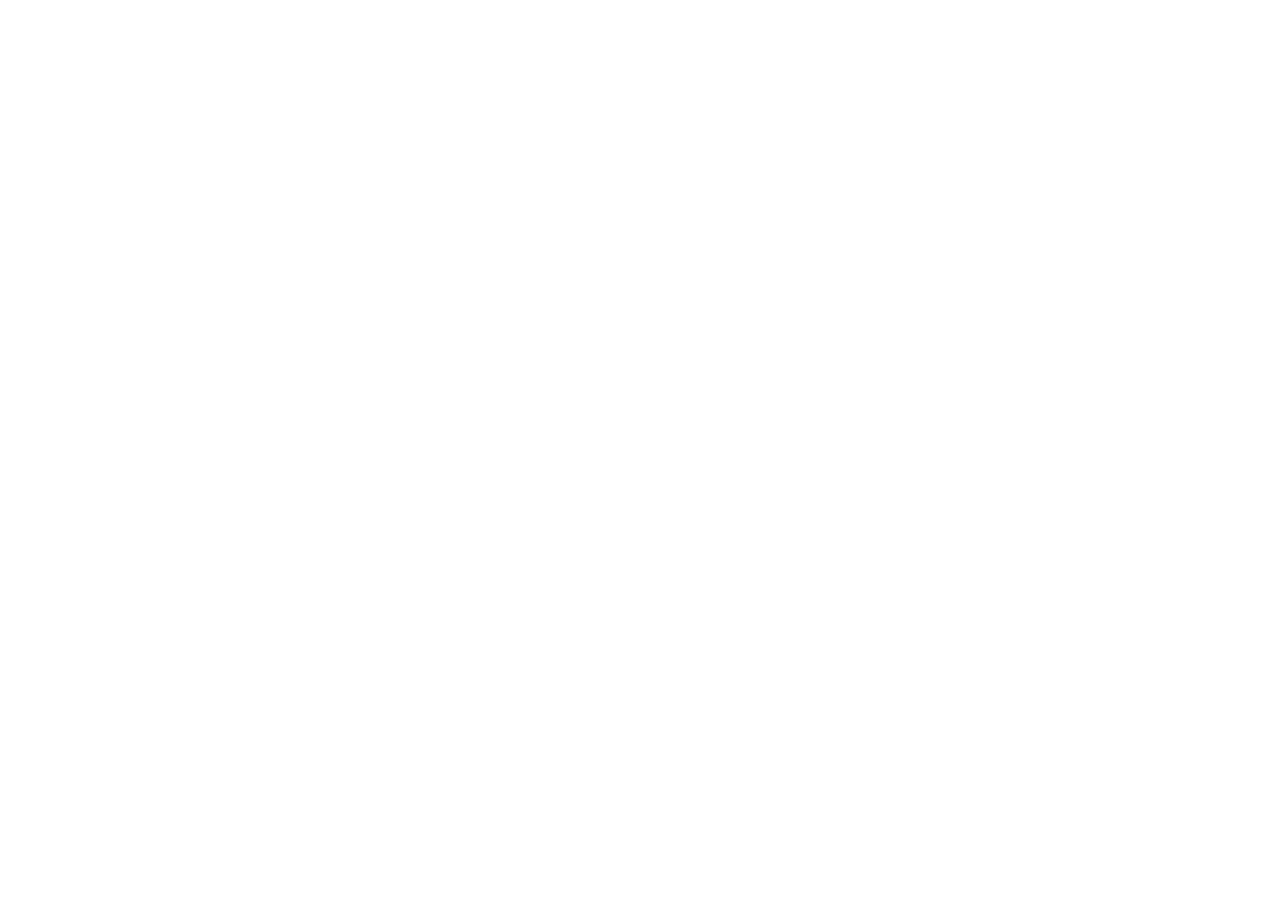
==== index.html @ 5980f4b7 "first commit" ====
<!DOCTYPE html>
<html lang="en">
<head>
    <meta charset="UTF-8">
    <meta name="viewport" content="width=device-width, initial-scale=1.0">
    <title>Portfolio Victoria Ureta</title>
</head>
<body>
    
    
</body>
</html>
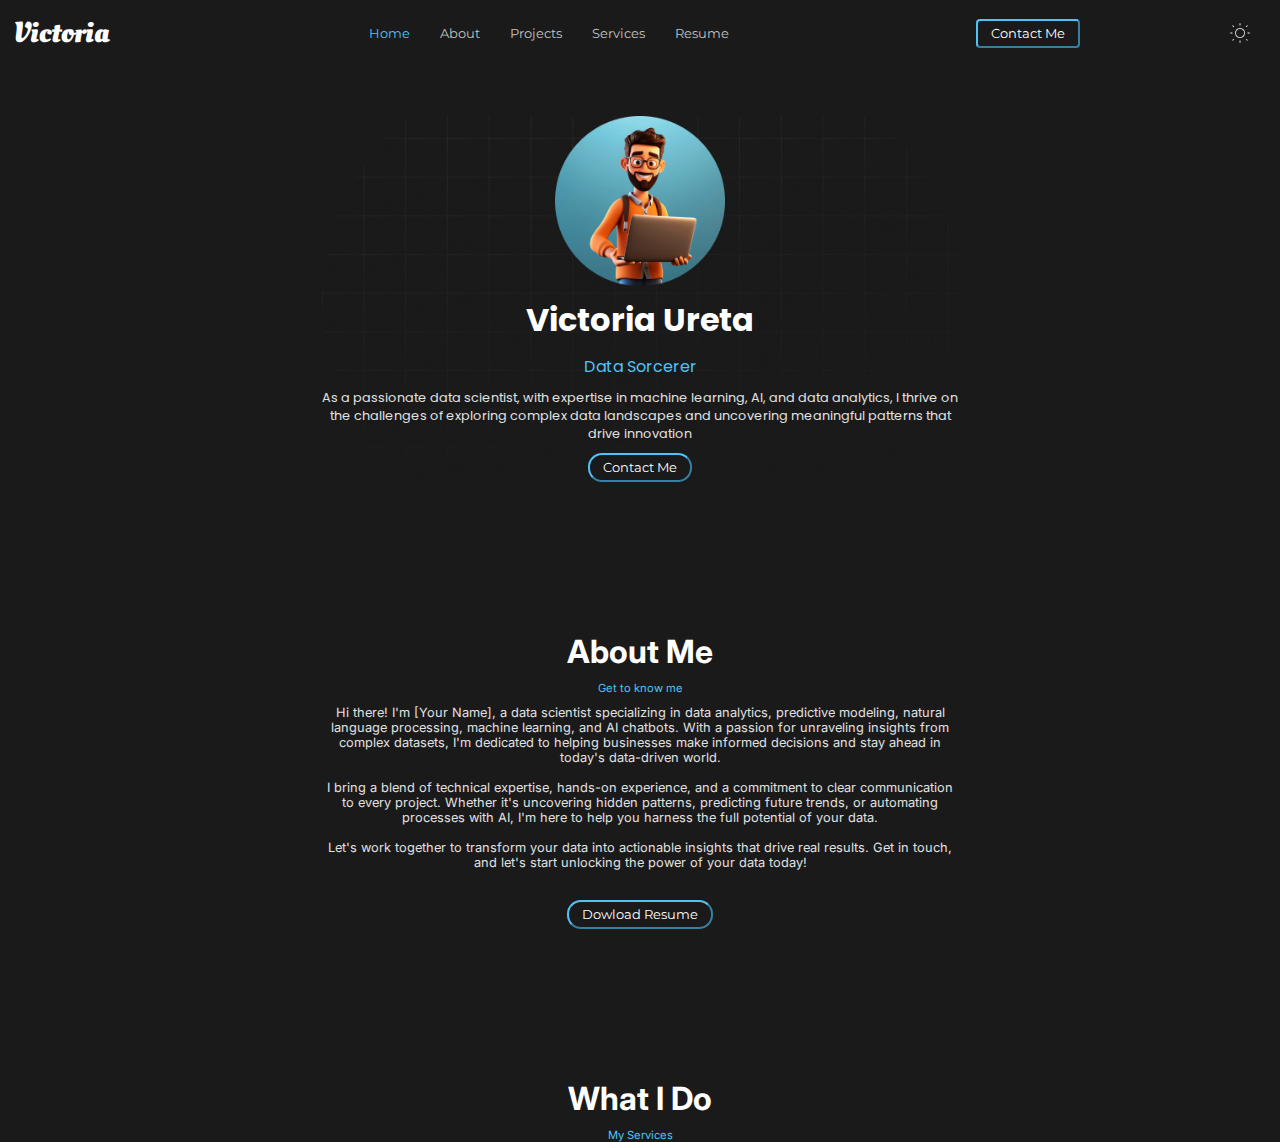
==== commit 8e77b741: "dando estilos" ====
--- a/index.html
+++ b/index.html
@@ -1,12 +1,69 @@
 <!DOCTYPE html>
-<html lang="en">
-<head>
-    <meta charset="UTF-8">
-    <meta name="viewport" content="width=device-width, initial-scale=1.0">
+<html lang="es">
+  <head>
+    <meta charset="UTF-8" />
+    <meta name="viewport" content="width=device-width, initial-scale=1.0" />
     <title>Portfolio Victoria Ureta</title>
-</head>
-<body>
-    
-    
-</body>
-</html>+    <link rel="stylesheet" href="index.css" />
+  </head>
+  <body>
+    <!-- Barra de navegación -->
+
+    <header>
+      <h2 class="vu-logo">Victoria</h2>
+
+      <nav>
+        <ul class="navbar-list">
+          <li><a href="#"><span class="nav-home">Home </span></a></li>
+          <li><a href="#">About</a></li>
+          <li><a href="#">Projects</a></li>
+          <li><a href="#">Services</a></li>
+          <li><a href="#">Resume</a></li>
+        </ul>
+      </nav>
+
+      <div class="clear">
+        <button>Contact Me</button>
+
+        <img src="./assets/icon-sol.png" alt="icon-sol" />
+      </div>
+    </header>
+
+    <!-- SECTION DESCRIPTION -->
+
+    <section class="description">
+        <img src="./assets/Ellipse 5.png" alt="description-img" />
+        <h2>Victoria Ureta</h2>
+        <h4>Data Sorcerer</h4>
+        <p>As a passionate data scientist, with expertise in machine learning, AI, and data analytics, I thrive on the challenges of exploring complex data landscapes and uncovering meaningful patterns that drive innovation</p>
+
+        <button class="contact-me">Contact Me</button>
+    </section>
+
+
+    <!-- SECTION ABOUT ME -->
+
+    <section class="about-me">
+        <h2>About Me</h2>
+        <h4>Get to know me</h4>
+        <p>Hi there! I'm [Your Name], a data scientist specializing in data analytics, predictive modeling, natural language processing, machine learning, and AI chatbots. With a passion for unraveling insights from complex datasets, I'm dedicated to helping businesses make informed decisions and stay ahead in today's data-driven world.
+            <br>
+            <br>
+            I bring a blend of technical expertise, hands-on experience, and a commitment to clear communication to every project. Whether it's uncovering hidden patterns, predicting future trends, or automating processes with AI, I'm here to help you harness the full potential of your data.
+            <br>
+            <br>
+            Let's work together to transform your data into actionable insights that drive real results. Get in touch, and let's start unlocking the power of your data today!</p>
+
+            <button class="dowload-resume">Dowload Resume</button>
+    </section>
+
+    <!-- SECTION WHAT I DO -->
+
+    <section class="what-i-do">
+        <h2>What I Do</h2>
+        <h4>My Services</h4>
+    </section>
+
+
+  </body>
+</html>
--- a/index.css
+++ b/index.css
@@ -0,0 +1,234 @@
+@import url("https://fonts.googleapis.com/css2?family=Inter:ital,opsz,wght@0,14..32,100..900;1,14..32,100..900&family=Montserrat:ital,wght@0,100..900;1,100..900&family=Oleo+Script:wght@400;700&family=Poppins:ital,wght@0,100;0,200;0,300;0,400;0,500;0,600;0,700;0,800;0,900;1,100;1,200;1,300;1,400;1,500;1,600;1,700;1,800;1,900&display=swap");
+
+/* Colores */
+
+:root {
+  --tipografia-nav-titulo: #ffffff;
+  --tipografia-nav-home: #4fc3f7;
+  --tipografia-nav-li: #c1c1c1;
+  --tipografia-text-about-me: #e1e1e1;
+  --tipografia-formulario: #000000;
+  --tipografia-titulo-lets: #dedede;
+  --boton-contact-me: #4fc3f7;
+}
+
+* {
+  margin: 0;
+  padding: 0;
+  box-sizing: border-box;
+  
+}
+
+body{
+    background-color: #1a1a1a;
+}
+
+/* BARRA DE NAVEGACION */
+
+header {
+  display: flex;
+  flex-wrap: nowrap;
+  justify-content: space-between;
+  align-content: center;
+}
+
+.vu-logo {
+  color: var(--tipografia-nav-titulo);
+  font-family: "Oleo Script", cursive;
+  font-size: 1.8rem;
+  padding: 13px;
+}
+
+nav {
+  display: flex;
+  justify-content: center;
+  align-items: center;
+  flex-direction: row;
+}
+
+.navbar-list {
+  display: flex;
+  justify-content: center;
+  align-items: center;
+  flex-direction: row;
+  list-style: none;
+  gap: 30px;
+}
+
+.navbar-list li a {
+  text-decoration: none;
+  color: var(--tipografia-nav-li);
+  font-family: "Montserrat", sans-serif;
+  font-size: 0.8rem;
+}
+
+.nav-home {
+  color: var(--tipografia-nav-home);
+}
+
+.clear {
+  display: flex;
+  justify-content: flex-start;
+  align-items: center;
+  gap: 150px;
+  flex-wrap: nowrap;
+}
+
+.clear button {
+  border-color: var(--boton-contact-me);
+  background-color: transparent;
+  border-radius: 4px;
+  -webkit-border-radius: 4px;
+  -moz-border-radius: 4px;
+  -ms-border-radius: 4px;
+  -o-border-radius: 4px;
+  padding: 5px 13px;
+  font-family: "Montserrat", sans-serif;
+  font-size: 0.8rem;
+  color: var(--tipografia-nav-titulo);
+}
+
+.clear img {
+  margin-right: 30px;
+  width: 20px;
+  height: 20px;
+}
+
+/* SECTION DESCRIPTION */
+
+.description {
+  background-image: url(./assets/rectangle.png);
+  background-repeat: no-repeat;
+  background-position: center;
+  background-size: 700px;
+  display: flex;
+  flex-wrap: nowrap;
+  flex-direction: column;
+  justify-content: center;
+  align-items: center;
+  gap:10px;
+  margin-top:50px;
+}
+
+.description img{
+  width: 170px;
+  height: 170px;
+}
+
+.description h2{
+    color: var(--tipografia-nav-titulo);
+    font-family: "Poppins", sans-serif;
+    font-size: 2rem;
+}
+
+.description h4{
+    color: var(--boton-contact-me);
+    font-family: "Poppins", sans-serif;
+    font-size: 1rem;
+    font-weight: 400;
+}
+
+.description p{
+    color: var(--tipografia-text-about-me);
+    font-family: "Poppins", sans-serif;
+    font-size: 0.8rem;
+    text-align: center;
+    width: 50%;
+}
+
+.contact-me{
+    border-color: var(--boton-contact-me);
+    background-color: transparent;
+    border-radius: 14px;
+    -webkit-border-radius: 14px;
+    -moz-border-radius: 14px;
+    -ms-border-radius: 14px;
+    -o-border-radius: 14px;
+    padding: 5px 13px;
+    font-family: "Montserrat", sans-serif;
+    font-size: 0.8rem;
+    color: var(--tipografia-nav-titulo);
+    
+}
+
+
+/* SECTION ABOUT ME */
+
+.about-me{
+    margin-top:150px;
+    display: flex;
+    flex-wrap: nowrap;
+    flex-direction: column;
+    justify-content: center;
+    align-items: center;
+    gap:10px;
+}
+
+.about-me h2{
+    color: var(--tipografia-nav-titulo);
+    font-family: "Inter", sans-serif;
+    font-size: 2rem;
+    font-weight: 700;
+
+}
+
+.about-me h4{
+    color: var(--boton-contact-me);
+    font-family: "Inter", sans-serif;
+    font-size: 0.7rem;
+    font-weight: 400;
+}
+
+.about-me p{
+    color: var(--tipografia-text-about-me);
+    font-family: "Inter", sans-serif;
+    font-size: 0.8rem;
+    text-align: center;
+    width: 50%;
+}
+
+.dowload-resume{
+    border-color: var(--boton-contact-me);
+    background-color: transparent;
+    border-radius: 14px;
+    -webkit-border-radius: 14px;
+    -moz-border-radius: 14px;
+    -ms-border-radius: 14px;
+    -o-border-radius: 14px;
+    padding: 5px 13px;
+    font-family: "Montserrat", sans-serif;
+    font-size: 0.8rem;
+    color: var(--tipografia-nav-titulo);
+    margin-top:20px;
+}
+
+
+
+/* SECTION WHAT I DO */
+
+.what-i-do{
+    margin-top:150px;
+    display: flex;
+    flex-wrap: nowrap;
+    flex-direction: column;
+    justify-content: center;
+    align-items: center;
+    gap:10px;
+}
+
+.what-i-do h2{
+    color: var(--tipografia-nav-titulo);
+    font-family: "Inter", sans-serif;
+    font-size: 2rem;
+    font-weight: 700;
+
+}
+
+.what-i-do h4{
+    color: var(--boton-contact-me);
+    font-family: "Inter", sans-serif;
+    font-size: 0.7rem;
+    font-weight: 400;
+}
+
+
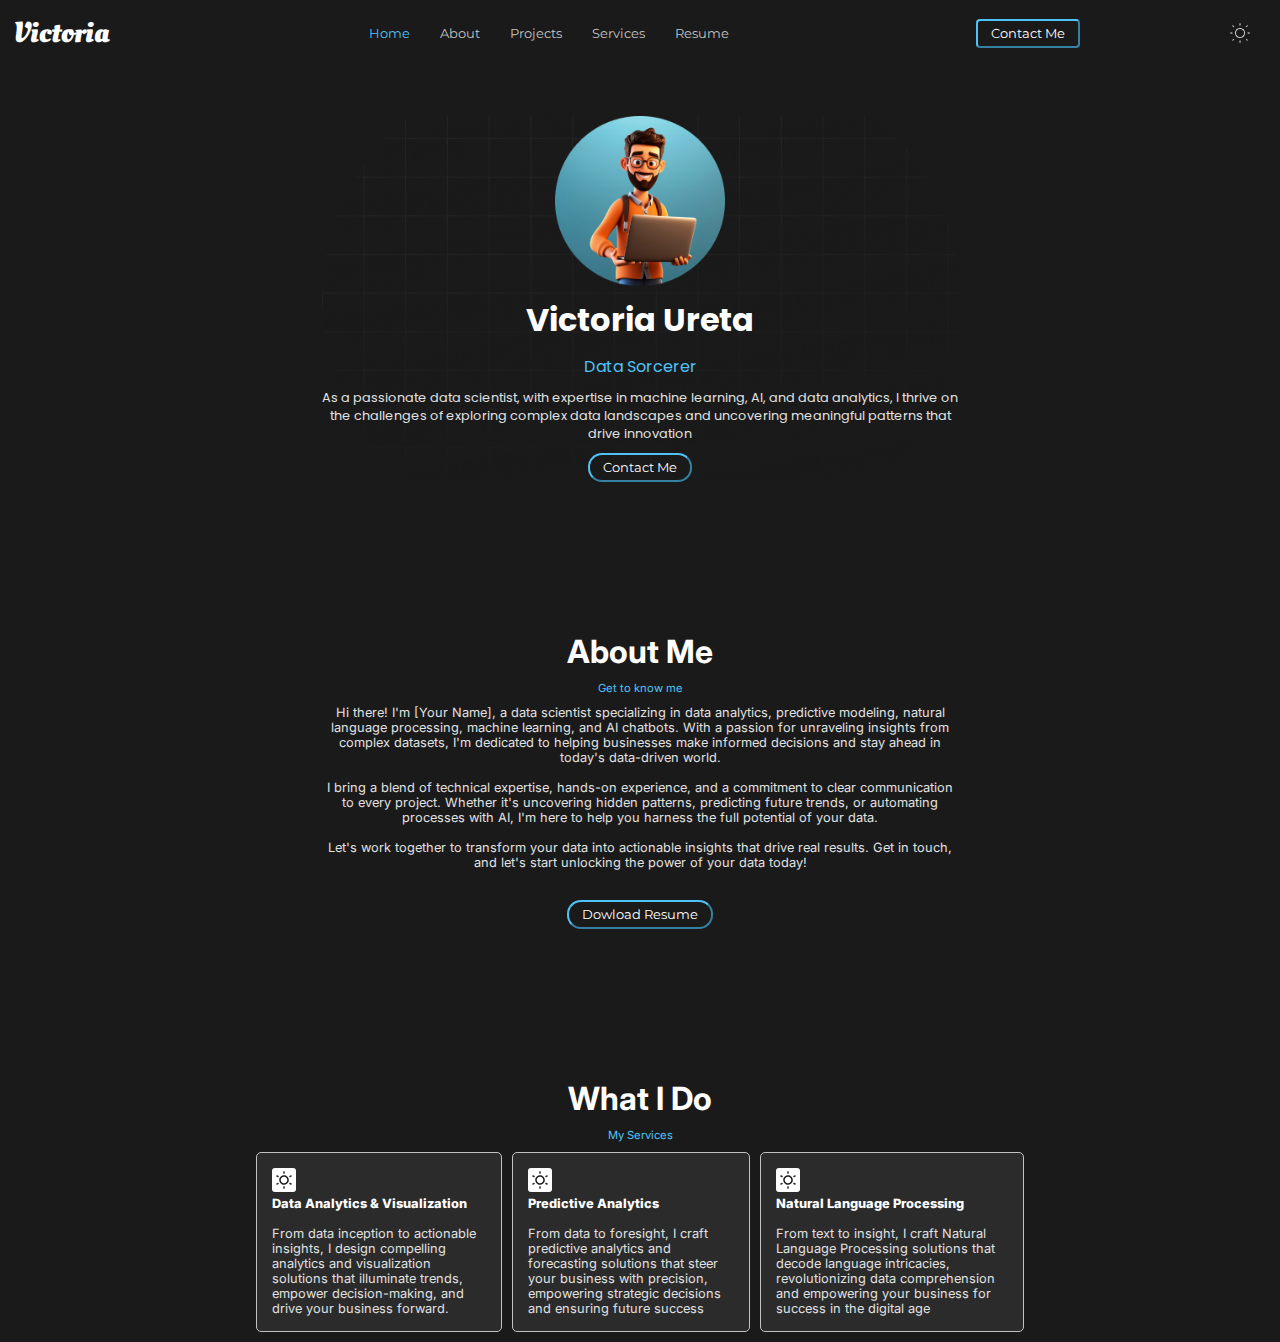
==== commit b5988282: "estilando" ====
--- a/index.html
+++ b/index.html
@@ -14,7 +14,9 @@
 
       <nav>
         <ul class="navbar-list">
-          <li><a href="#"><span class="nav-home">Home </span></a></li>
+          <li>
+            <a href="#"><span class="nav-home">Home </span></a>
+          </li>
           <li><a href="#">About</a></li>
           <li><a href="#">Projects</a></li>
           <li><a href="#">Services</a></li>
@@ -29,41 +31,84 @@
       </div>
     </header>
 
-    <!-- SECTION DESCRIPTION -->
+    <main>
+      <!-- SECTION DESCRIPTION -->
 
-    <section class="description">
+      <section class="description">
         <img src="./assets/Ellipse 5.png" alt="description-img" />
         <h2>Victoria Ureta</h2>
         <h4>Data Sorcerer</h4>
-        <p>As a passionate data scientist, with expertise in machine learning, AI, and data analytics, I thrive on the challenges of exploring complex data landscapes and uncovering meaningful patterns that drive innovation</p>
+        <p>
+          As a passionate data scientist, with expertise in machine learning,
+          AI, and data analytics, I thrive on the challenges of exploring
+          complex data landscapes and uncovering meaningful patterns that drive
+          innovation
+        </p>
 
         <button class="contact-me">Contact Me</button>
-    </section>
+      </section>
 
+      <!-- SECTION ABOUT ME -->
 
-    <!-- SECTION ABOUT ME -->
-
-    <section class="about-me">
+      <section class="about-me">
         <h2>About Me</h2>
         <h4>Get to know me</h4>
-        <p>Hi there! I'm [Your Name], a data scientist specializing in data analytics, predictive modeling, natural language processing, machine learning, and AI chatbots. With a passion for unraveling insights from complex datasets, I'm dedicated to helping businesses make informed decisions and stay ahead in today's data-driven world.
-            <br>
-            <br>
-            I bring a blend of technical expertise, hands-on experience, and a commitment to clear communication to every project. Whether it's uncovering hidden patterns, predicting future trends, or automating processes with AI, I'm here to help you harness the full potential of your data.
-            <br>
-            <br>
-            Let's work together to transform your data into actionable insights that drive real results. Get in touch, and let's start unlocking the power of your data today!</p>
+        <p>
+          Hi there! I'm [Your Name], a data scientist specializing in data
+          analytics, predictive modeling, natural language processing, machine
+          learning, and AI chatbots. With a passion for unraveling insights from
+          complex datasets, I'm dedicated to helping businesses make informed
+          decisions and stay ahead in today's data-driven world.
+          <br />
+          <br />
+          I bring a blend of technical expertise, hands-on experience, and a
+          commitment to clear communication to every project. Whether it's
+          uncovering hidden patterns, predicting future trends, or automating
+          processes with AI, I'm here to help you harness the full potential of
+          your data.
+          <br />
+          <br />
+          Let's work together to transform your data into actionable insights
+          that drive real results. Get in touch, and let's start unlocking the
+          power of your data today!
+        </p>
 
-            <button class="dowload-resume">Dowload Resume</button>
-    </section>
+        <button class="dowload-resume">Dowload Resume</button>
+      </section>
 
-    <!-- SECTION WHAT I DO -->
+      <!-- SECTION WHAT I DO -->
 
-    <section class="what-i-do">
+      <section class="what-i-do">
         <h2>What I Do</h2>
         <h4>My Services</h4>
-    </section>
 
+        <div class="cards-1">
+            <div class="caja-1">
+                <img src="./assets/Frame.png">
+                <h2>Data Analytics & Visualization</h2>
+                <p>From data inception to actionable insights, I design compelling analytics and visualization solutions that illuminate trends, empower decision-making, and drive your business forward.
+                </p>
+            </div>
+            <div class="caja-2">
+                <img src="./assets/Frame.png">
+                <h2>Predictive Analytics</h2>
+                <p>From data to foresight, I craft predictive analytics and forecasting solutions that steer your business with precision, empowering strategic decisions and ensuring future success
+                </p>
+            </div>
+            <div class="caja-3">
+                <img src="./assets/Frame.png">
+                <h2>Natural Language Processing</h2>
+                <p>From text to insight, I craft Natural Language Processing solutions that decode language intricacies, revolutionizing data comprehension and empowering your business for success in the digital age</p>
+            </div>
+        </div>
 
+        <div class="cards-2">
+            <div class="caja-4">
+                
+            </div>
+            <div class="caja-5"></div>
+        </div>
+      </section>
+    </main>
   </body>
 </html>
--- a/index.css
+++ b/index.css
@@ -10,6 +10,7 @@
   --tipografia-formulario: #000000;
   --tipografia-titulo-lets: #dedede;
   --boton-contact-me: #4fc3f7;
+  --caja-cards: #2B2B2B;
 }
 
 * {
@@ -232,3 +233,132 @@
 }
 
 
+.cards-1{
+    /* border: 1px solid red; */
+    display: flex;
+    flex-wrap: nowrap;
+    flex-direction: row;
+    justify-content: center;
+    align-items: center;
+    gap:10px;
+    width: 60%;
+}
+
+
+.caja-1{
+    background-color: var(--caja-cards);
+    border: 1px solid var(--tipografia-nav-li);
+    border-radius: 5px;
+    /*height: 170px;
+    width: 900px;
+    */-webkit-border-radius: 5px;
+    -moz-border-radius: 5px;
+    -ms-border-radius: 5px;
+    -o-border-radius: 5px;
+    padding:15px;
+    -webkit-border-radius: 5px;
+}
+
+.caja-1 img{
+    background-color: var(--tipografia-nav-titulo);
+    border-radius:3px;
+    -webkit-border-radius:3px;
+    -moz-border-radius:3px;
+    -ms-border-radius:3px;
+    -o-border-radius:3px;
+}
+
+.caja-1 h2{
+    color: var(--tipografia-nav-titulo);
+    font-family: "Inter", sans-serif;
+    font-size: 0.8rem;
+    font-weight: 800;
+}
+
+.caja-1 p{
+    color: var(--tipografia-text-about-me);
+    font-family: "Inter", sans-serif;
+    font-size: 0.8rem;
+    text-align: flex-star;
+    padding-top:15px;
+
+}
+
+.caja-2{
+    /* background-color:crimson;
+    height: 170px;
+    width: 900px; */
+    background-color: var(--caja-cards);
+    border: 1px solid var(--tipografia-nav-li);
+    border-radius: 5px;
+    -webkit-border-radius: 5px;
+    -moz-border-radius: 5px;
+    -ms-border-radius: 5px;
+    -o-border-radius: 5px;
+    padding:15px;
+}
+
+.caja-2 img{
+    background-color: var(--tipografia-nav-titulo);
+    border-radius:3px;
+    -webkit-border-radius:3px;
+    -moz-border-radius:3px;
+    -ms-border-radius:3px;
+    -o-border-radius:3px;
+}
+
+.caja-2 h2{
+    color: var(--tipografia-nav-titulo);
+    font-family: "Inter", sans-serif;
+    font-size: 0.8rem;
+    font-weight: 800;
+}
+
+.caja-2 p{
+    color: var(--tipografia-text-about-me);
+    font-family: "Inter", sans-serif;
+    font-size: 0.8rem;
+    text-align: flex-star;
+    padding-top:15px;
+
+}
+
+.caja-3{
+    /* background-color: cyan;
+    height: 170px;
+    width: 900px; */
+    background-color: var(--caja-cards);
+    border: 1px solid var(--tipografia-nav-li);
+    border-radius: 5px;
+    -webkit-border-radius: 5px;
+    -moz-border-radius: 5px;
+    -ms-border-radius: 5px;
+    -o-border-radius: 5px;
+    padding:15px;
+}
+
+.caja-3 img{
+    background-color: var(--tipografia-nav-titulo);
+    border-radius:3px;
+    -webkit-border-radius:3px;
+    -moz-border-radius:3px;
+    -ms-border-radius:3px;
+    -o-border-radius:3px;
+}
+
+.caja-3 h2{
+    color: var(--tipografia-nav-titulo);
+    font-family: "Inter", sans-serif;
+    font-size: 0.8rem;
+    font-weight: 800;
+}
+
+.caja-3 p{
+    color: var(--tipografia-text-about-me);
+    font-family: "Inter", sans-serif;
+    font-size: 0.8rem;
+    text-align: flex-star;
+    padding-top:15px;
+
+}
+
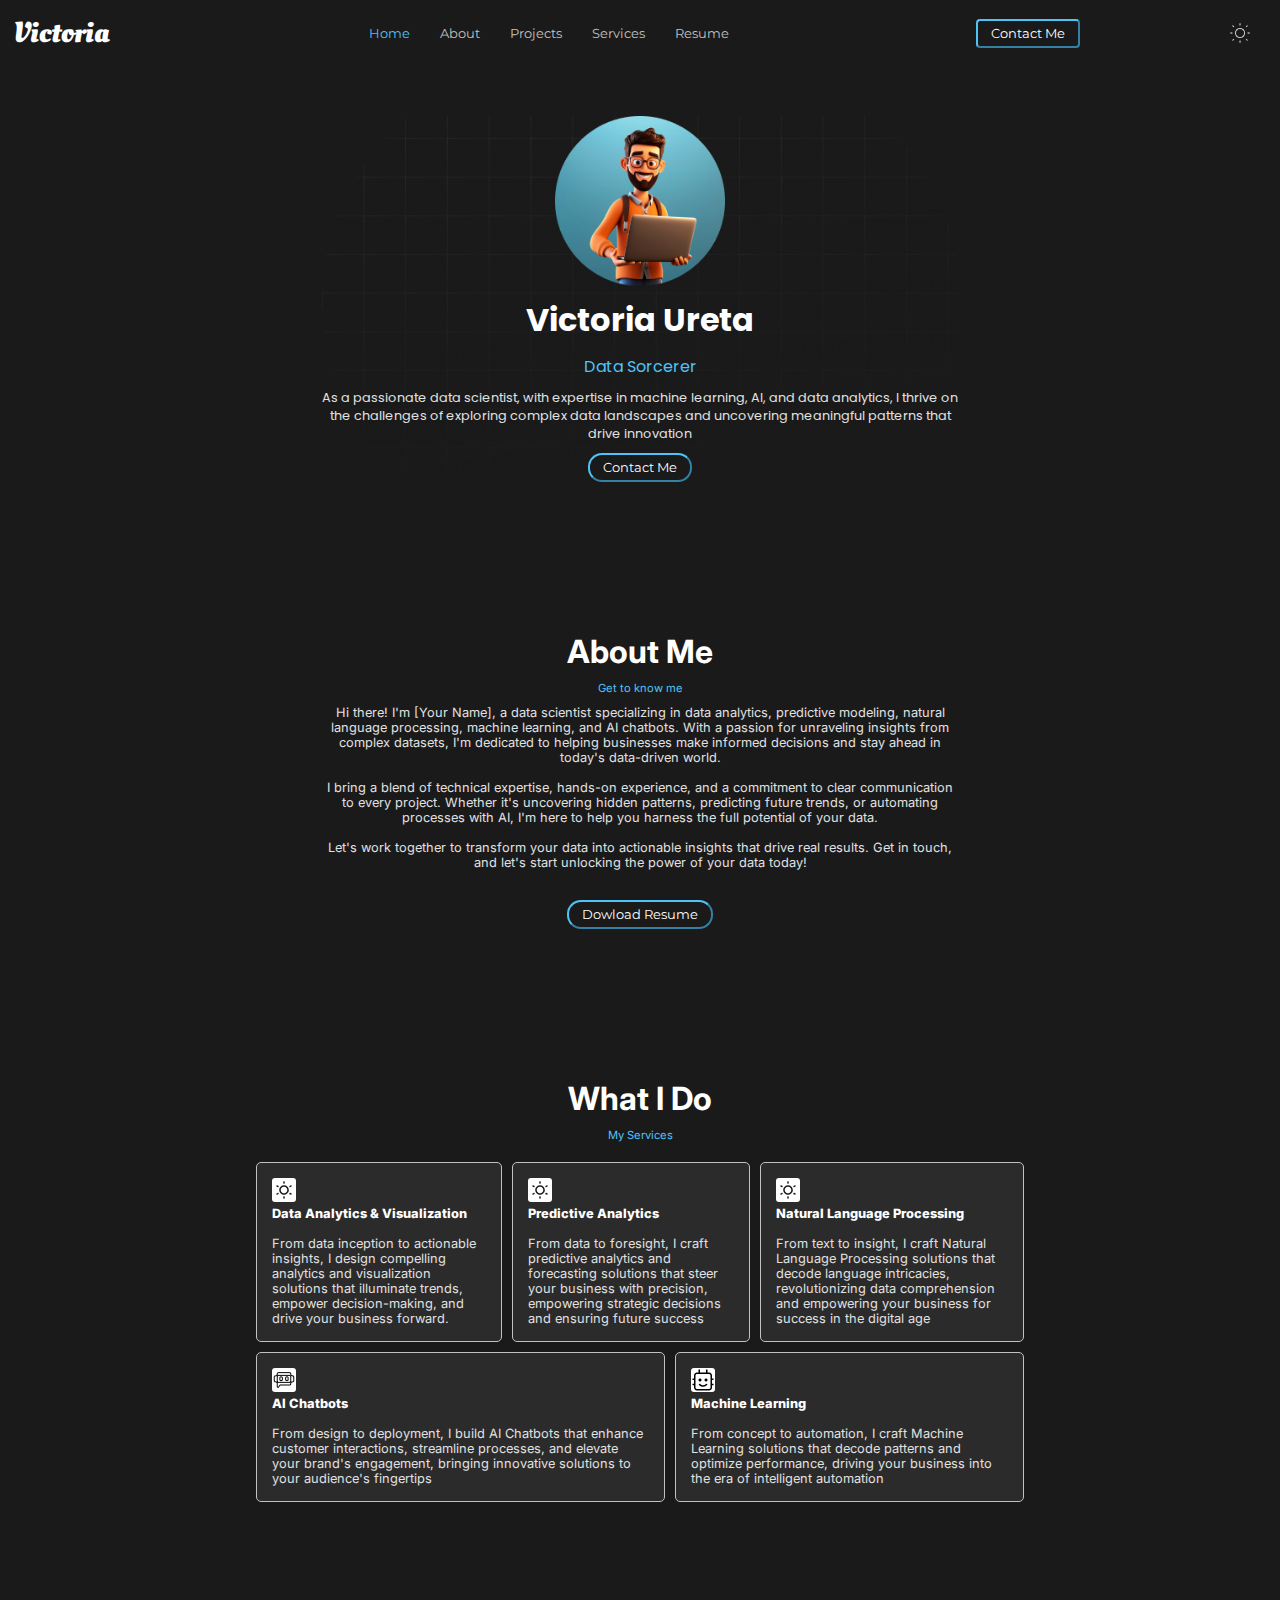
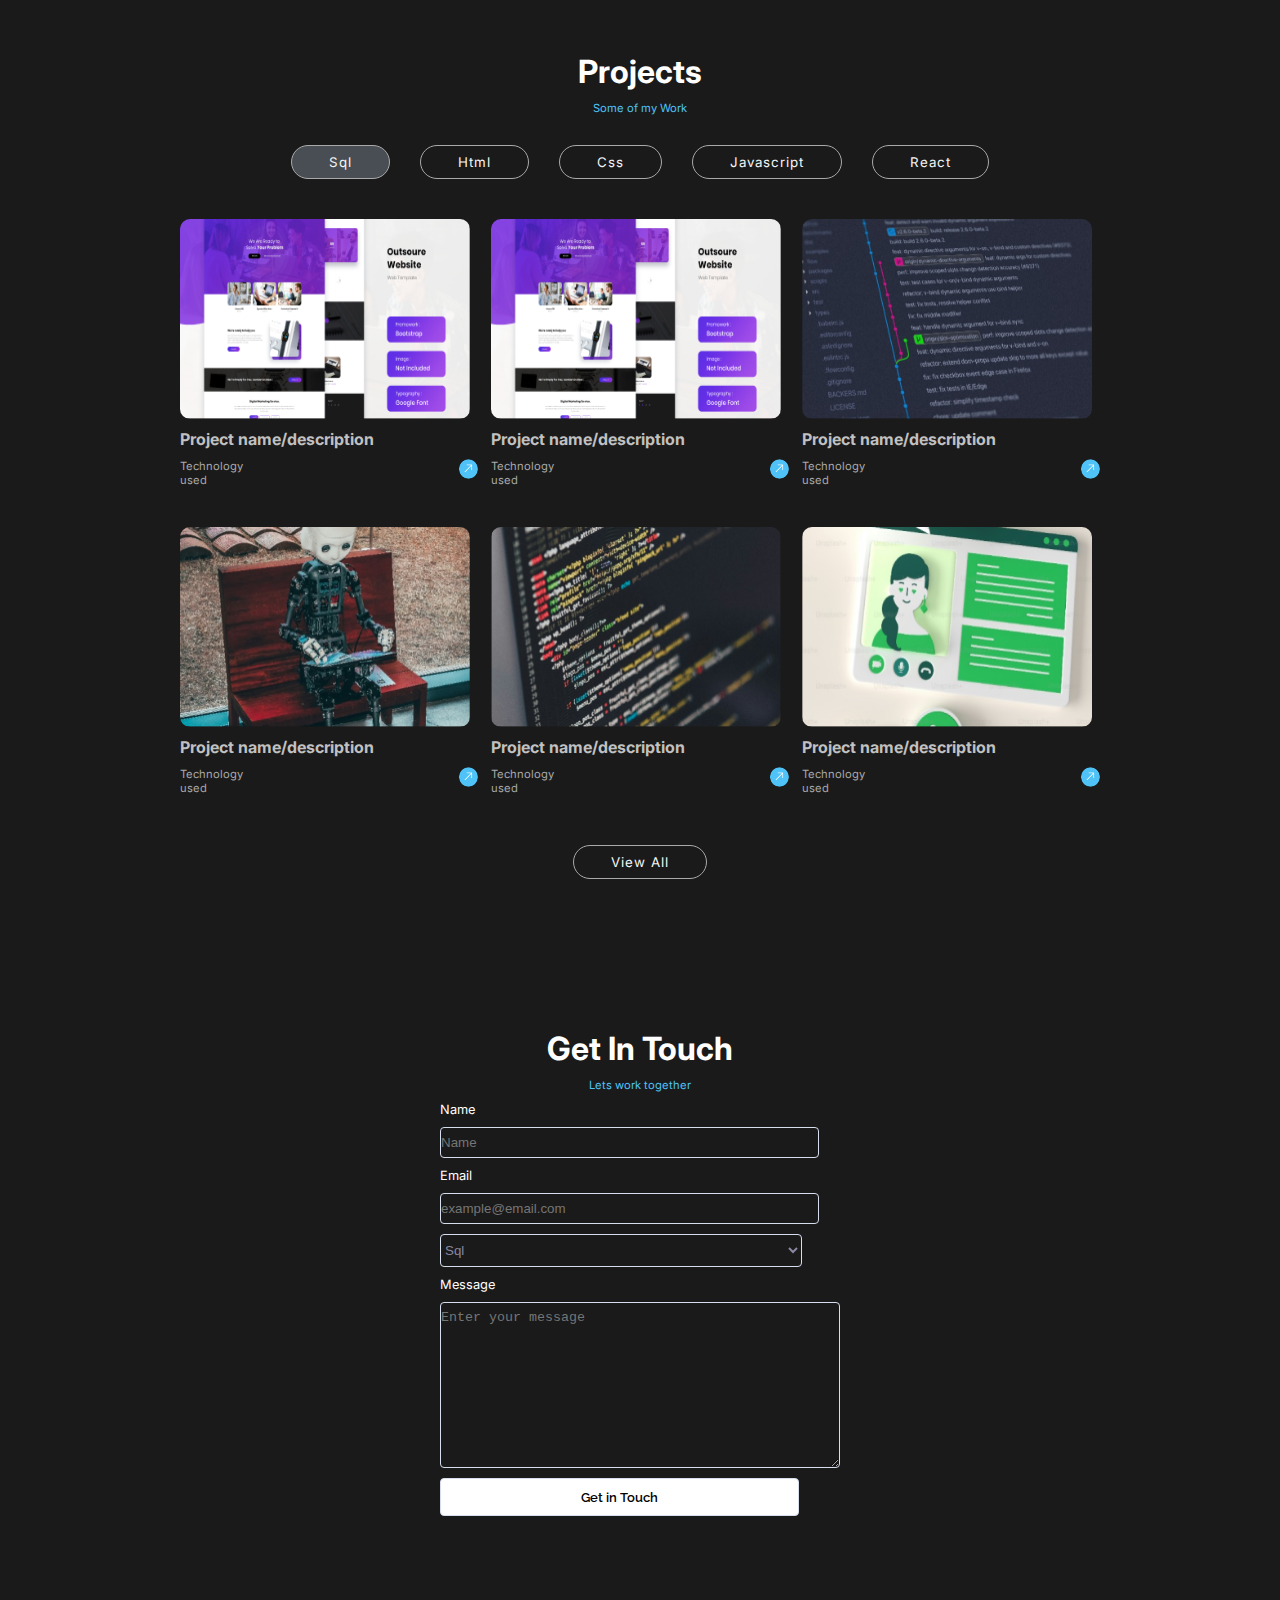
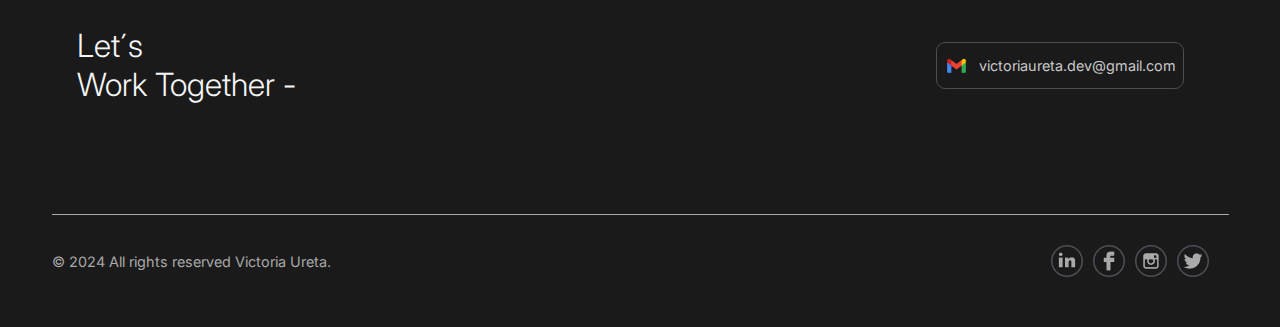
==== commit d652a0d9: "estilando" ====
--- a/index.html
+++ b/index.html
@@ -5,6 +5,7 @@
     <meta name="viewport" content="width=device-width, initial-scale=1.0" />
     <title>Portfolio Victoria Ureta</title>
     <link rel="stylesheet" href="index.css" />
+    <link rel="stylesheet" href="mediaqueries.css">
   </head>
   <body>
     <!-- Barra de navegación -->
@@ -79,36 +80,204 @@
       <!-- SECTION WHAT I DO -->
 
       <section class="what-i-do">
-        <h2>What I Do</h2>
-        <h4>My Services</h4>
+        <h2 class="what-i">What I Do</h2>
+        <h4 class="what-u">My Services</h4>
 
         <div class="cards-1">
-            <div class="caja-1">
-                <img src="./assets/Frame.png">
-                <h2>Data Analytics & Visualization</h2>
-                <p>From data inception to actionable insights, I design compelling analytics and visualization solutions that illuminate trends, empower decision-making, and drive your business forward.
-                </p>
-            </div>
-            <div class="caja-2">
-                <img src="./assets/Frame.png">
-                <h2>Predictive Analytics</h2>
-                <p>From data to foresight, I craft predictive analytics and forecasting solutions that steer your business with precision, empowering strategic decisions and ensuring future success
-                </p>
-            </div>
-            <div class="caja-3">
-                <img src="./assets/Frame.png">
-                <h2>Natural Language Processing</h2>
-                <p>From text to insight, I craft Natural Language Processing solutions that decode language intricacies, revolutionizing data comprehension and empowering your business for success in the digital age</p>
-            </div>
+          <div class="caja-1">
+            <img src="./assets/Frame.png" />
+            <h2>Data Analytics & Visualization</h2>
+            <p>
+              From data inception to actionable insights, I design compelling
+              analytics and visualization solutions that illuminate trends,
+              empower decision-making, and drive your business forward.
+            </p>
+          </div>
+          <div class="caja-2">
+            <img src="./assets/Frame.png" />
+            <h2>Predictive Analytics</h2>
+            <p>
+              From data to foresight, I craft predictive analytics and
+              forecasting solutions that steer your business with precision,
+              empowering strategic decisions and ensuring future success
+            </p>
+          </div>
+          <div class="caja-3">
+            <img src="./assets/Frame.png" />
+            <h2>Natural Language Processing</h2>
+            <p>
+              From text to insight, I craft Natural Language Processing
+              solutions that decode language intricacies, revolutionizing data
+              comprehension and empowering your business for success in the
+              digital age
+            </p>
+          </div>
         </div>
 
         <div class="cards-2">
-            <div class="caja-4">
-                
-            </div>
-            <div class="caja-5"></div>
+          <div class="caja-4">
+            <img src="./assets/arcticons_poe-ai-chat.png" />
+            <h2>AI Chatbots</h2>
+            <p>
+              From design to deployment, I build AI Chatbots that enhance
+              customer interactions, streamline processes, and elevate your
+              brand's engagement, bringing innovative solutions to your
+              audience's fingertips
+            </p>
+          </div>
+          
+
+          <div class="caja-5">
+            <img src="./assets/carbon_machine-learning.png" />
+            <h2>Machine Learning</h2>
+            <p>
+              From concept to automation, I craft Machine Learning solutions
+              that decode patterns and optimize performance, driving your
+              business into the era of intelligent automation
+            </p>
+          </div>
         </div>
       </section>
+
+
+      <section class="projects">
+        <h2>Projects</h2>
+        <h4>Some of my Work</h4>
+
+        <div class="skills">
+          
+          <button class="skill-1">Sql</button>
+          <button class="skill-2">Html</button>
+          <button class="skill-3">Css</button>
+          <button class="skill-4">Javascript</button>
+          <button class="skill-5">React</button>
+        </div>
+
+
+        <div class="caja-projects">
+          <div class="project-1">
+            <img src="./assets/Image.png">
+            <h2>Project name/description</h2>
+            <div class="caja-text">
+              <h4>Technology used</h4>
+              <img src="./assets/send.png">
+            </div>
+          </div>
+         
+          <div class="project-2">
+            <img src="./assets/Image.png">
+            <h2>Project name/description</h2>
+            <div class="caja-text">
+              <h4>Technology used</h4>
+              <img src="./assets/send.png">
+            </div>
+          </div>
+
+          <div class="project-3">
+            <img src="./assets/Image(1).png">
+            <h2>Project name/description</h2>
+            <div class="caja-text">
+              <h4>Technology used</h4>
+              <img src="./assets/send.png">
+            </div>
+          </div>
+        </div>
+
+        <div class="caja-projects">
+          <div class="project-1">
+            <img src="./assets/Image(2).png">
+            <h2>Project name/description</h2>
+            <div class="caja-text">
+              <h4>Technology used</h4>
+              <img src="./assets/send.png">
+            </div>
+          </div>
+         
+          <div class="project-2">
+            <img src="./assets/Image(3).png">
+            <h2>Project name/description</h2>
+            <div class="caja-text">
+              <h4>Technology used</h4>
+              <img src="./assets/send.png">
+            </div>
+          </div>
+
+          <div class="project-3">
+            <img src="./assets/Image(4).png">
+            <h2>Project name/description</h2>
+            <div class="caja-text">
+              <h4>Technology used</h4>
+              <img src="./assets/send.png">
+            </div>
+          </div>
+        </div>
+
+        <button class="view-all">View All</button>
+      </section> 
+
+      <!-- SECTION GET IN TOUCH -->
+
+      <section class="get-in-touch">
+        <h2>Get In Touch</h2>
+        <h4>Lets work together</h4>
+
+
+        <form class="formulario">
+          <label for="name">Name</label>
+          <input type="text" placeholder="Name" />
+
+          <label for="email">Email</label>
+          <input type="text" placeholder="example@email.com" />
+
+          <select>
+            <option value="select">Sql</option>
+            <option value="select">Html</option>
+            <option value="select">Css</option>
+            <option value="select">Javascript</option>
+            <option value="select">React</option>
+          </select>
+
+          <label for="message">Message</label>
+          <textarea
+            name="message"
+            id="message"
+            cols="30"
+            rows="10"
+            placeholder="Enter your message"
+          ></textarea>
+
+          <input class="submit" type="submit" value="Get in Touch" />
+
+        </form>
+
+
+        <section class="footer">
+          <div class="footer-logo">
+          <h2 class="footer-h2">Let´s<br> Work Together -</h2>
+          </div>
+          
+          <div class="mail">
+            <img src="./assets/skill-icons_gmail-light.png">
+            <h4>victoriaureta.dev@gmail.com</h4> 
+          </div>
+        </section>
+
+
+        <footer >
+
+          <div class="footer-logo">
+          <h4 class="footer-tipo">© 2024 All rights reserved Victoria Ureta.</h4>
+          </div>
+          <div class="icons">
+            <img src="./assets/linkedin.png">
+            <img src="./assets/facebook.png">
+            <img src="./assets/instagram.png">
+            <img src="./assets/twitter.png">
+
+          </div>
+        </footer>
+
+
     </main>
   </body>
 </html>
--- a/index.css
+++ b/index.css
@@ -1,5 +1,5 @@
 @import url("https://fonts.googleapis.com/css2?family=Inter:ital,opsz,wght@0,14..32,100..900;1,14..32,100..900&family=Montserrat:ital,wght@0,100..900;1,100..900&family=Oleo+Script:wght@400;700&family=Poppins:ital,wght@0,100;0,200;0,300;0,400;0,500;0,600;0,700;0,800;0,900;1,100;1,200;1,300;1,400;1,500;1,600;1,700;1,800;1,900&display=swap");
-
+@import url('https://fonts.googleapis.com/css2?family=Raleway:ital,wght@0,100..900;1,100..900&display=swap');
 /* Colores */
 
 :root {
@@ -10,18 +10,23 @@
   --tipografia-formulario: #000000;
   --tipografia-titulo-lets: #dedede;
   --boton-contact-me: #4fc3f7;
-  --caja-cards: #2B2B2B;
+  --caja-cards: #2b2b2b;
+  --boton-projects: #484e53;
+  --tipografia-projects: #a9a9a9;
+  --tipografia-color-sql: #f5f5f5;
+  --formulario: #D6DDED;
+  --formulario-color-tipo: #8987A1;
+  --color-tipografia-mail: #C9C9C9;
 }
 
 * {
   margin: 0;
   padding: 0;
   box-sizing: border-box;
-  
-}
-
-body{
-    background-color: #1a1a1a;
+}
+
+body {
+  background-color: #1a1a1a;
 }
 
 /* BARRA DE NAVEGACION */
@@ -87,12 +92,14 @@
   font-family: "Montserrat", sans-serif;
   font-size: 0.8rem;
   color: var(--tipografia-nav-titulo);
+  cursor: pointer;
 }
 
 .clear img {
   margin-right: 30px;
   width: 20px;
   height: 20px;
+  cursor: pointer;
 }
 
 /* SECTION DESCRIPTION */
@@ -107,258 +114,753 @@
   flex-direction: column;
   justify-content: center;
   align-items: center;
-  gap:10px;
-  margin-top:50px;
-}
-
-.description img{
+  gap: 10px;
+  margin-top: 50px;
+}
+
+.description img {
   width: 170px;
   height: 170px;
 }
 
-.description h2{
-    color: var(--tipografia-nav-titulo);
-    font-family: "Poppins", sans-serif;
-    font-size: 2rem;
-}
-
-.description h4{
-    color: var(--boton-contact-me);
-    font-family: "Poppins", sans-serif;
-    font-size: 1rem;
-    font-weight: 400;
-}
-
-.description p{
-    color: var(--tipografia-text-about-me);
-    font-family: "Poppins", sans-serif;
-    font-size: 0.8rem;
-    text-align: center;
-    width: 50%;
-}
-
-.contact-me{
-    border-color: var(--boton-contact-me);
-    background-color: transparent;
-    border-radius: 14px;
-    -webkit-border-radius: 14px;
-    -moz-border-radius: 14px;
-    -ms-border-radius: 14px;
-    -o-border-radius: 14px;
-    padding: 5px 13px;
-    font-family: "Montserrat", sans-serif;
-    font-size: 0.8rem;
-    color: var(--tipografia-nav-titulo);
-    
-}
-
+.description h2 {
+  color: var(--tipografia-nav-titulo);
+  font-family: "Poppins", sans-serif;
+  font-size: 2rem;
+}
+
+.description h4 {
+  color: var(--boton-contact-me);
+  font-family: "Poppins", sans-serif;
+  font-size: 1rem;
+  font-weight: 400;
+}
+
+.description p {
+  color: var(--tipografia-text-about-me);
+  font-family: "Poppins", sans-serif;
+  font-size: 0.8rem;
+  text-align: center;
+  width: 50%;
+}
+
+.contact-me {
+  border-color: var(--boton-contact-me);
+  background-color: transparent;
+  border-radius: 14px;
+  -webkit-border-radius: 14px;
+  -moz-border-radius: 14px;
+  -ms-border-radius: 14px;
+  -o-border-radius: 14px;
+  padding: 5px 13px;
+  font-family: "Montserrat", sans-serif;
+  font-size: 0.8rem;
+  color: var(--tipografia-nav-titulo);
+  cursor: pointer;
+}
 
 /* SECTION ABOUT ME */
 
-.about-me{
-    margin-top:150px;
-    display: flex;
-    flex-wrap: nowrap;
-    flex-direction: column;
-    justify-content: center;
-    align-items: center;
-    gap:10px;
-}
-
-.about-me h2{
-    color: var(--tipografia-nav-titulo);
-    font-family: "Inter", sans-serif;
-    font-size: 2rem;
-    font-weight: 700;
-
-}
-
-.about-me h4{
-    color: var(--boton-contact-me);
-    font-family: "Inter", sans-serif;
-    font-size: 0.7rem;
-    font-weight: 400;
-}
-
-.about-me p{
-    color: var(--tipografia-text-about-me);
-    font-family: "Inter", sans-serif;
-    font-size: 0.8rem;
-    text-align: center;
-    width: 50%;
-}
-
-.dowload-resume{
-    border-color: var(--boton-contact-me);
-    background-color: transparent;
-    border-radius: 14px;
-    -webkit-border-radius: 14px;
-    -moz-border-radius: 14px;
-    -ms-border-radius: 14px;
-    -o-border-radius: 14px;
-    padding: 5px 13px;
-    font-family: "Montserrat", sans-serif;
-    font-size: 0.8rem;
-    color: var(--tipografia-nav-titulo);
-    margin-top:20px;
-}
-
-
+.about-me {
+  margin-top: 150px;
+  display: flex;
+  flex-wrap: nowrap;
+  flex-direction: column;
+  justify-content: center;
+  align-items: center;
+  gap: 10px;
+}
+
+.about-me h2 {
+  color: var(--tipografia-nav-titulo);
+  font-family: "Inter", sans-serif;
+  font-size: 2rem;
+  font-weight: 700;
+}
+
+.about-me h4 {
+  color: var(--boton-contact-me);
+  font-family: "Inter", sans-serif;
+  font-size: 0.7rem;
+  font-weight: 400;
+}
+
+.about-me p {
+  color: var(--tipografia-text-about-me);
+  font-family: "Inter", sans-serif;
+  font-size: 0.8rem;
+  text-align: center;
+  width: 50%;
+}
+
+.dowload-resume {
+  border-color: var(--boton-contact-me);
+  background-color: transparent;
+  border-radius: 14px;
+  -webkit-border-radius: 14px;
+  -moz-border-radius: 14px;
+  -ms-border-radius: 14px;
+  -o-border-radius: 14px;
+  padding: 5px 13px;
+  font-family: "Montserrat", sans-serif;
+  font-size: 0.8rem;
+  color: var(--tipografia-nav-titulo);
+  margin-top: 20px;
+  cursor: pointer;
+}
 
 /* SECTION WHAT I DO */
 
-.what-i-do{
-    margin-top:150px;
-    display: flex;
-    flex-wrap: nowrap;
-    flex-direction: column;
-    justify-content: center;
-    align-items: center;
-    gap:10px;
-}
-
-.what-i-do h2{
-    color: var(--tipografia-nav-titulo);
-    font-family: "Inter", sans-serif;
-    font-size: 2rem;
-    font-weight: 700;
-
-}
-
-.what-i-do h4{
-    color: var(--boton-contact-me);
-    font-family: "Inter", sans-serif;
-    font-size: 0.7rem;
-    font-weight: 400;
-}
-
-
-.cards-1{
-    /* border: 1px solid red; */
-    display: flex;
-    flex-wrap: nowrap;
-    flex-direction: row;
-    justify-content: center;
-    align-items: center;
-    gap:10px;
-    width: 60%;
-}
-
-
-.caja-1{
-    background-color: var(--caja-cards);
-    border: 1px solid var(--tipografia-nav-li);
-    border-radius: 5px;
-    /*height: 170px;
+.what-i-do {
+  margin-top: 150px;
+  display: flex;
+  flex-wrap: nowrap;
+  flex-direction: column;
+  justify-content: center;
+  align-items: center;
+  gap: 10px;
+}
+
+.what-i-do h2 {
+  color: var(--tipografia-nav-titulo);
+  font-family: "Inter", sans-serif;
+  font-size: 2rem;
+  font-weight: 700;
+}
+
+.what-i-do h4 {
+  color: var(--boton-contact-me);
+  font-family: "Inter", sans-serif;
+  font-size: 0.7rem;
+  font-weight: 400;
+  margin-bottom: 10px;
+}
+
+.cards-1 {
+  /* border: 1px solid red; */
+  display: flex;
+  flex-wrap: nowrap;
+  flex-direction: row;
+  justify-content: center;
+  align-items: center;
+  gap: 10px;
+  width: 60%;
+}
+
+.caja-1 {
+  background-color: var(--caja-cards);
+  border: 1px solid var(--tipografia-nav-li);
+  border-radius: 5px;
+  /*height: 170px;
     width: 900px;
-    */-webkit-border-radius: 5px;
-    -moz-border-radius: 5px;
-    -ms-border-radius: 5px;
-    -o-border-radius: 5px;
-    padding:15px;
-    -webkit-border-radius: 5px;
-}
-
-.caja-1 img{
-    background-color: var(--tipografia-nav-titulo);
-    border-radius:3px;
-    -webkit-border-radius:3px;
-    -moz-border-radius:3px;
-    -ms-border-radius:3px;
-    -o-border-radius:3px;
-}
-
-.caja-1 h2{
-    color: var(--tipografia-nav-titulo);
-    font-family: "Inter", sans-serif;
-    font-size: 0.8rem;
-    font-weight: 800;
-}
-
-.caja-1 p{
-    color: var(--tipografia-text-about-me);
-    font-family: "Inter", sans-serif;
-    font-size: 0.8rem;
-    text-align: flex-star;
-    padding-top:15px;
-
-}
-
-.caja-2{
-    /* background-color:crimson;
+    */
+  -webkit-border-radius: 5px;
+  -moz-border-radius: 5px;
+  -ms-border-radius: 5px;
+  -o-border-radius: 5px;
+  padding: 15px;
+  -webkit-border-radius: 5px;
+}
+
+.caja-1 img {
+  background-color: var(--tipografia-nav-titulo);
+  border-radius: 3px;
+  -webkit-border-radius: 3px;
+  -moz-border-radius: 3px;
+  -ms-border-radius: 3px;
+  -o-border-radius: 3px;
+}
+
+.caja-1 h2 {
+  color: var(--tipografia-nav-titulo);
+  font-family: "Inter", sans-serif;
+  font-size: 0.8rem;
+  font-weight: 800;
+}
+
+.caja-1 p {
+  color: var(--tipografia-text-about-me);
+  font-family: "Inter", sans-serif;
+  font-size: 0.8rem;
+  text-align: flex-star;
+  padding-top: 15px;
+}
+
+.caja-2 {
+  /* background-color:crimson;
     height: 170px;
     width: 900px; */
-    background-color: var(--caja-cards);
-    border: 1px solid var(--tipografia-nav-li);
-    border-radius: 5px;
-    -webkit-border-radius: 5px;
-    -moz-border-radius: 5px;
-    -ms-border-radius: 5px;
-    -o-border-radius: 5px;
-    padding:15px;
-}
-
-.caja-2 img{
-    background-color: var(--tipografia-nav-titulo);
-    border-radius:3px;
-    -webkit-border-radius:3px;
-    -moz-border-radius:3px;
-    -ms-border-radius:3px;
-    -o-border-radius:3px;
-}
-
-.caja-2 h2{
-    color: var(--tipografia-nav-titulo);
-    font-family: "Inter", sans-serif;
-    font-size: 0.8rem;
-    font-weight: 800;
-}
-
-.caja-2 p{
-    color: var(--tipografia-text-about-me);
-    font-family: "Inter", sans-serif;
-    font-size: 0.8rem;
-    text-align: flex-star;
-    padding-top:15px;
-
-}
-
-.caja-3{
-    /* background-color: cyan;
+  background-color: var(--caja-cards);
+  border: 1px solid var(--tipografia-nav-li);
+  border-radius: 5px;
+  -webkit-border-radius: 5px;
+  -moz-border-radius: 5px;
+  -ms-border-radius: 5px;
+  -o-border-radius: 5px;
+  padding: 15px;
+}
+
+.caja-2 img {
+  background-color: var(--tipografia-nav-titulo);
+  border-radius: 3px;
+  -webkit-border-radius: 3px;
+  -moz-border-radius: 3px;
+  -ms-border-radius: 3px;
+  -o-border-radius: 3px;
+}
+
+.caja-2 h2 {
+  color: var(--tipografia-nav-titulo);
+  font-family: "Inter", sans-serif;
+  font-size: 0.8rem;
+  font-weight: 800;
+}
+
+.caja-2 p {
+  color: var(--tipografia-text-about-me);
+  font-family: "Inter", sans-serif;
+  font-size: 0.8rem;
+  text-align: flex-star;
+  padding-top: 15px;
+}
+
+.caja-3 {
+  /* background-color: cyan;
     height: 170px;
     width: 900px; */
-    background-color: var(--caja-cards);
-    border: 1px solid var(--tipografia-nav-li);
-    border-radius: 5px;
-    -webkit-border-radius: 5px;
-    -moz-border-radius: 5px;
-    -ms-border-radius: 5px;
-    -o-border-radius: 5px;
-    padding:15px;
-}
-
-.caja-3 img{
-    background-color: var(--tipografia-nav-titulo);
-    border-radius:3px;
-    -webkit-border-radius:3px;
-    -moz-border-radius:3px;
-    -ms-border-radius:3px;
-    -o-border-radius:3px;
-}
-
-.caja-3 h2{
-    color: var(--tipografia-nav-titulo);
-    font-family: "Inter", sans-serif;
-    font-size: 0.8rem;
-    font-weight: 800;
-}
-
-.caja-3 p{
-    color: var(--tipografia-text-about-me);
-    font-family: "Inter", sans-serif;
-    font-size: 0.8rem;
-    text-align: flex-star;
-    padding-top:15px;
-
-}
-
+  background-color: var(--caja-cards);
+  border: 1px solid var(--tipografia-nav-li);
+  border-radius: 5px;
+  -webkit-border-radius: 5px;
+  -moz-border-radius: 5px;
+  -ms-border-radius: 5px;
+  -o-border-radius: 5px;
+  padding: 15px;
+}
+
+.caja-3 img {
+  background-color: var(--tipografia-nav-titulo);
+  border-radius: 3px;
+  -webkit-border-radius: 3px;
+  -moz-border-radius: 3px;
+  -ms-border-radius: 3px;
+  -o-border-radius: 3px;
+}
+
+.caja-3 h2 {
+  color: var(--tipografia-nav-titulo);
+  font-family: "Inter", sans-serif;
+  font-size: 0.8rem;
+  font-weight: 800;
+}
+
+.caja-3 p {
+  color: var(--tipografia-text-about-me);
+  font-family: "Inter", sans-serif;
+  font-size: 0.8rem;
+  text-align: flex-star;
+  padding-top: 15px;
+}
+
+.cards-2 {
+  /* border: 1px solid red; */
+  display: flex;
+  flex-wrap: nowrap;
+  flex-direction: row;
+  justify-content: center;
+  align-items: center;
+  gap: 10px;
+  width: 60%;
+}
+
+.caja-4 {
+  /* background-color: cyan;
+  height: 170px;
+  width: 900px; */
+  background-color: var(--caja-cards);
+  border: 1px solid var(--tipografia-nav-li);
+  border-radius: 5px;
+  -webkit-border-radius: 5px;
+  -moz-border-radius: 5px;
+  -ms-border-radius: 5px;
+  -o-border-radius: 5px;
+  padding: 15px;
+}
+
+.caja-4 img {
+  background-color: var(--tipografia-nav-titulo);
+  border-radius: 3px;
+  -webkit-border-radius: 3px;
+  -moz-border-radius: 3px;
+  -ms-border-radius: 3px;
+  -o-border-radius: 3px;
+}
+
+.caja-4 h2 {
+  color: var(--tipografia-nav-titulo);
+  font-family: "Inter", sans-serif;
+  font-size: 0.8rem;
+  font-weight: 800;
+}
+
+.caja-4 p {
+  color: var(--tipografia-text-about-me);
+  font-family: "Inter", sans-serif;
+  font-size: 0.8rem;
+  text-align: flex-star;
+  padding-top: 15px;
+}
+
+.caja-5 {
+  /* background-color: cyan;
+  height: 170px;
+  width: 900px; */
+  background-color: var(--caja-cards);
+  border: 1px solid var(--tipografia-nav-li);
+  border-radius: 5px;
+  -webkit-border-radius: 5px;
+  -moz-border-radius: 5px;
+  -ms-border-radius: 5px;
+  -o-border-radius: 5px;
+  padding: 15px;
+}
+
+.caja-5 img {
+  background-color: var(--tipografia-nav-titulo);
+  border-radius: 3px;
+  -webkit-border-radius: 3px;
+  -moz-border-radius: 3px;
+  -ms-border-radius: 3px;
+  -o-border-radius: 3px;
+}
+
+.caja-5 h2 {
+  color: var(--tipografia-nav-titulo);
+  font-family: "Inter", sans-serif;
+  font-size: 0.8rem;
+  font-weight: 800;
+}
+
+.caja-5 p {
+  color: var(--tipografia-text-about-me);
+  font-family: "Inter", sans-serif;
+  font-size: 0.8rem;
+  text-align: flex-star;
+  padding-top: 15px;
+}
+
+/* SECTION PROJECTS */
+
+.projects {
+  margin-top: 150px;
+  display: flex;
+  flex-wrap: nowrap;
+  flex-direction: column;
+  justify-content: center;
+  align-items: center;
+  gap: 10px;
+}
+
+.projects h2 {
+  color: var(--tipografia-nav-titulo);
+  font-family: "Inter", sans-serif;
+  font-size: 2rem;
+  font-weight: 700;
+}
+
+.projects h4 {
+  color: var(--boton-contact-me);
+  font-family: "Inter", sans-serif;
+  font-size: 0.7rem;
+  font-weight: 400;
+}
+
+.skills {
+  display: flex;
+  flex-wrap: nowrap;
+  gap: 30px;
+  justify-content: center;
+  align-items: center;
+  margin-top: 20px;
+}
+
+.skill-1 {
+  background-color: var(--boton-projects);
+  /*border:none;
+  */
+  border: 0.1rem solid var(--tipografia-projects);
+  border-radius: 17px;
+  -webkit-border-radius: 17px;
+  -moz-border-radius: 17px;
+  -ms-border-radius: 17px;
+  -o-border-radius: 17px;
+  padding: 8px 37px;
+  color: var(--tipografia-color-sql);
+  font-family: "Inter", sans-serif;
+  letter-spacing: 1px;
+  cursor: pointer;
+}
+
+.skill-2 {
+  /* background-color: var(--boton-projects); */
+  /*border:none;
+  */
+  background-color: transparent;
+  border: 0.1rem solid var(--tipografia-projects);
+  border-radius: 17px;
+  -webkit-border-radius: 17px;
+  -moz-border-radius: 17px;
+  -ms-border-radius: 17px;
+  -o-border-radius: 17px;
+  padding: 8px 37px;
+  color: var(--tipografia-color-sql);
+  font-family: "Inter", sans-serif;
+  letter-spacing: 1px;
+  cursor: pointer;
+}
+
+.skill-3 {
+  /* background-color: var(--boton-projects); */
+  /*border:none;
+  */
+  background-color: transparent;
+  border: 0.1rem solid var(--tipografia-projects);
+  border-radius: 17px;
+  -webkit-border-radius: 17px;
+  -moz-border-radius: 17px;
+  -ms-border-radius: 17px;
+  -o-border-radius: 17px;
+  padding: 8px 37px;
+  color: var(--tipografia-color-sql);
+  font-family: "Inter", sans-serif;
+  letter-spacing: 1px;
+  cursor: pointer;
+}
+
+.skill-4 {
+  /* background-color: var(--boton-projects); */
+  /*border:none;
+  */
+  background-color: transparent;
+  border: 0.1rem solid var(--tipografia-projects);
+  border-radius: 17px;
+  -webkit-border-radius: 17px;
+  -moz-border-radius: 17px;
+  -ms-border-radius: 17px;
+  -o-border-radius: 17px;
+  padding: 8px 37px;
+  color: var(--tipografia-color-sql);
+  font-family: "Inter", sans-serif;
+  letter-spacing: 1px;
+  cursor: pointer;
+}
+
+.skill-5 {
+  /* background-color: var(--boton-projects); */
+  /*border:none;
+  */
+  background-color: transparent;
+  border: 0.1rem solid var(--tipografia-projects);
+  border-radius: 17px;
+  -webkit-border-radius: 17px;
+  -moz-border-radius: 17px;
+  -ms-border-radius: 17px;
+  -o-border-radius: 17px;
+  padding: 8px 37px;
+  color: var(--tipografia-color-sql);
+  font-family: "Inter", sans-serif;
+  letter-spacing: 1px;
+  cursor: pointer;
+}
+
+/* SECTION PROJECTS */
+
+.caja-projects {
+  display: flex;
+  flex-wrap: nowrap;
+  margin-top: 30px;
+  gap: 13px;
+  justify-content: center;
+  align-items: center;
+  width: 800px;
+}
+
+.caja-projects img {
+  width: 290px;
+  height: 200px;
+  border-radius: 10px;
+  -webkit-border-radius: 10px;
+  -moz-border-radius: 10px;
+  -ms-border-radius: 10px;
+  -o-border-radius: 10px;
+}
+
+.project-1 {
+  display: flex;
+  flex-wrap: wrap;
+  flex-direction: column;
+  justify-content: center;
+  align-items: start;
+  gap: 10px;
+}
+
+.project-1 h2 {
+  font-family: "Inter", sans-serif;
+  color: var(--tipografia-nav-li);
+  font-size: 1rem;
+  display: flex;
+}
+
+.caja-text h4 {
+  font-family: "Inter", sans-serif;
+  color: var(--tipografia-projects);
+  align-items: center;
+}
+
+.caja-text img {
+  width: 25px;
+  height: 20px;
+  cursor: pointer;
+  justify-content: center;
+  align-content: center;
+}
+
+.caja-text {
+  display: flex;
+  flex-wrap: nowrap;
+  flex-direction: row;
+  justify-content: space-evenly;
+  gap: 210px;
+}
+
+.project-2 {
+  display: flex;
+  flex-wrap: wrap;
+  flex-direction: column;
+  justify-content: center;
+  align-items: start;
+  gap: 10px;
+}
+
+.project-2 h2 {
+  font-family: "Inter", sans-serif;
+  color: var(--tipografia-nav-li);
+  font-size: 1rem;
+  display: flex;
+}
+
+.project-3 {
+  display: flex;
+  flex-wrap: wrap;
+  flex-direction: column;
+  justify-content: center;
+  align-items: start;
+  gap: 10px;
+}
+
+.project-3 h2 {
+  font-family: "Inter", sans-serif;
+  color: var(--tipografia-nav-li);
+  font-size: 1rem;
+  display: flex;
+}
+
+.view-all {
+  /* background-color: var(--boton-projects); */
+  /*border:none;
+  */
+  background-color: transparent;
+  border: 0.1rem solid var(--tipografia-projects);
+  border-radius: 17px;
+  -webkit-border-radius: 17px;
+  -moz-border-radius: 17px;
+  -ms-border-radius: 17px;
+  -o-border-radius: 17px;
+  padding: 8px 37px;
+  color: var(--tipografia-color-sql);
+  font-family: "Inter", sans-serif;
+  letter-spacing: 1px;
+  cursor: pointer;
+  margin-top:40px;
+}
+
+
+/* SECTION GET IN TOUCH */
+
+.get-in-touch {
+  margin-top: 150px;
+  display: flex;
+  flex-wrap: nowrap;
+  flex-direction: column;
+  justify-content: center;
+  align-items: center;
+  gap: 10px;
+}
+
+.get-in-touch h2 {
+  color: var(--tipografia-nav-titulo);
+  font-family: "Inter", sans-serif;
+  font-size: 2rem;
+  font-weight: 700;
+}
+
+.get-in-touch h4 {
+  color: var(--boton-contact-me);
+  font-family: "Inter", sans-serif;
+  font-size: 0.7rem;
+  font-weight: 400;
+}
+
+
+.formulario{
+  display: flex;
+  flex-wrap: nowrap;
+  flex-direction: column;
+  justify-content: center;
+  align-items: flex-start;
+  gap: 10px;
+}
+
+
+label{
+  font-family: "Inter", sans-serif;
+  color: var(--tipografia-nav-titulo);
+  font-size: 0.8rem;
+  font-weight: 400;
+}
+
+input {
+  padding: 7px 200px 7px 0px;
+  text-align: start;
+  background-color: #1a1a1a;
+  color: var(--formulario-color-tipo);
+  border: 1px solid var(--formulario);
+  border-radius: 4px;
+  -webkit-border-radius: 4px;
+  -moz-border-radius: 4px;
+  -ms-border-radius: 4px;
+  -o-border-radius: 4px;
+}
+
+select{
+  padding: 7px 280px 7px 0px;
+  text-align: start;
+  background-color: #1a1a1a;
+  color: var(--formulario-color-tipo);
+  border: 1px solid var(--formulario);
+  border-radius: 4px;
+  -webkit-border-radius: 4px;
+  -moz-border-radius: 4px;
+  -ms-border-radius: 4px;
+  -o-border-radius: 4px;
+}
+
+textarea{
+  padding: 7px 143px 7px 0px;
+  text-align: start;
+  background-color: #1a1a1a;
+  color: var(--formulario-color-tipo);
+  border: 1px solid var(--formulario);
+  border-radius: 4px;
+  -webkit-border-radius: 4px;
+  -moz-border-radius: 4px;
+  -ms-border-radius: 4px;
+  -o-border-radius: 4px;
+}
+
+.submit{
+  font-family: "raleway", sans-serif;
+  background-color: var(--tipografia-nav-titulo);
+  border-radius:4px;;
+  -webkit-border-radius:4px;
+  -moz-border-radius:4px;
+  -ms-border-radius:4px;
+  -o-border-radius:4px;
+  padding: 10px 140px;
+  color: var(--tipografia-formulario);
+  font-weight: 600;
+  cursor: pointer;
+}
+
+
+/* FOOTER */
+
+.footer{
+  display: flex;
+  flex-wrap: nowrap;
+  flex-direction:row;
+  justify-content: space--between;
+  gap:40rem;
+  align-items: center;
+  margin-top: 100px;
+  margin-bottom: 100px;
+  
+}
+
+.footer-logo .footer-h2{
+  font-family: "Inter", sans-serif;
+  color: var(--tipografia-color-sql);
+  font-size:2rem;
+  font-weight: 300;
+  text-align: start;
+}
+
+.mail{
+  display: flex;
+  flex-wrap: nowrap;
+  flex-direction: row;
+  justify-content: center;
+  align-items: center;
+  gap: 10px;
+  margin-right:20px;
+  border: 1px solid var(--boton-projects);
+  padding: 10px 7px;
+  border-radius: 9px;
+  -webkit-border-radius: 9px;
+  -moz-border-radius: 9px;
+  -ms-border-radius: 9px;
+  -o-border-radius: 9px;
+  cursor: pointer;
+}
+
+.mail h4{
+  color: var(--color-tipografia-mail);
+  font-family: "Inter", sans-serif;
+  font-size: 0.9rem;
+}
+
+
+
+/* FOOTER */
+
+footer{
+  display: flex;
+  flex-wrap: nowrap;
+  flex-direction:row;
+  justify-content: space--between;
+  gap:45em;
+  align-items: center;
+  /* margin-top: 100px; */
+  /* margin-bottom: 100px; */
+  margin-bottom:50px;
+  border-top: 1px solid var(--tipografia-projects);
+  padding-top:30px;
+}
+
+.icons{
+  display: flex;
+  flex-wrap: nowrap;
+  flex-direction: row;
+  justify-content: center;
+  align-items: center;
+  gap: 10px;
+  margin-right:20px;
+  cursor: pointer;
+}
+
+
+.footer-logo .footer-tipo{
+  color: var(--tipografia-projects);
+  font-family: "Inter", sans-serif;
+  font-size:0.9rem;
+}--- a/mediaqueries.css
+++ b/mediaqueries.css
@@ -0,0 +1,147 @@
+/* media queries tablet */
+
+@media screen and (max-width: 992px) {
+
+    .description h2{
+        font-size:3.5rem;
+    }
+
+    .description h4{
+        font-size:1rem;
+    }
+
+    .description p{
+        font-size: 0.9rem;
+        width: 70%;
+    }
+
+    .contact-me{
+        font-size: 1rem;
+    }
+
+
+
+    .about-me h2{
+        font-size:3.5rem;
+    }
+
+    .about-me h4{
+        font-size:1rem;
+    }
+
+    .about-me p{
+        font-size: 0.9rem;
+        width: 70%;
+    }
+
+    .dowload-resume{
+        font-size: 1rem;
+    }
+
+    .what-i-do .what-i{
+        font-size: 3.5rem;
+    }
+
+    .what-i-do .what-u {
+        font-size:1rem;
+    }
+
+    .cards-1{
+        width: 90%;
+    }
+
+    .cards-2{
+        width: 90%;
+    }
+
+  .project-1{
+    display: none;
+    
+  }
+
+
+  .footer{
+    gap:240px;
+  }
+
+  footer{
+    gap:310px;
+  }
+
+    
+ 
+
+}
+
+
+
+/* RESPONSIVO CELULAR */
+
+@media screen and (max-width: 785px){
+
+    .description h2{
+        justify-content: center;
+        text-align: center;
+
+    }
+
+    .cards-1{
+        width: 90%;
+        display: flex;
+        flex-direction: column;
+    }
+
+    .cards-2{
+        width: 90%;
+        display: flex;
+        flex-direction: column;
+    }
+
+    .skills{
+        display: flex;
+        flex-direction: column;
+    }
+
+    .caja-projects{
+        display: flex;
+        flex-direction: column;
+        width: 90%;
+        margin-left:10px;
+    }
+
+    form{
+        width: 90%;
+    }
+
+    input{
+        width: 100%;
+    }
+
+    select{
+        width: 100%;
+    }
+
+    textarea{
+        width: 100%;
+    }
+
+    .submit{
+        width: 100%;
+        
+    }
+
+    
+    .footer{
+        display: flex;
+        flex-direction: column;
+        gap: 40px;
+    }
+
+    footer{
+        display: flex;
+        flex-direction: column;
+        gap: 40px;
+    }
+
+   
+}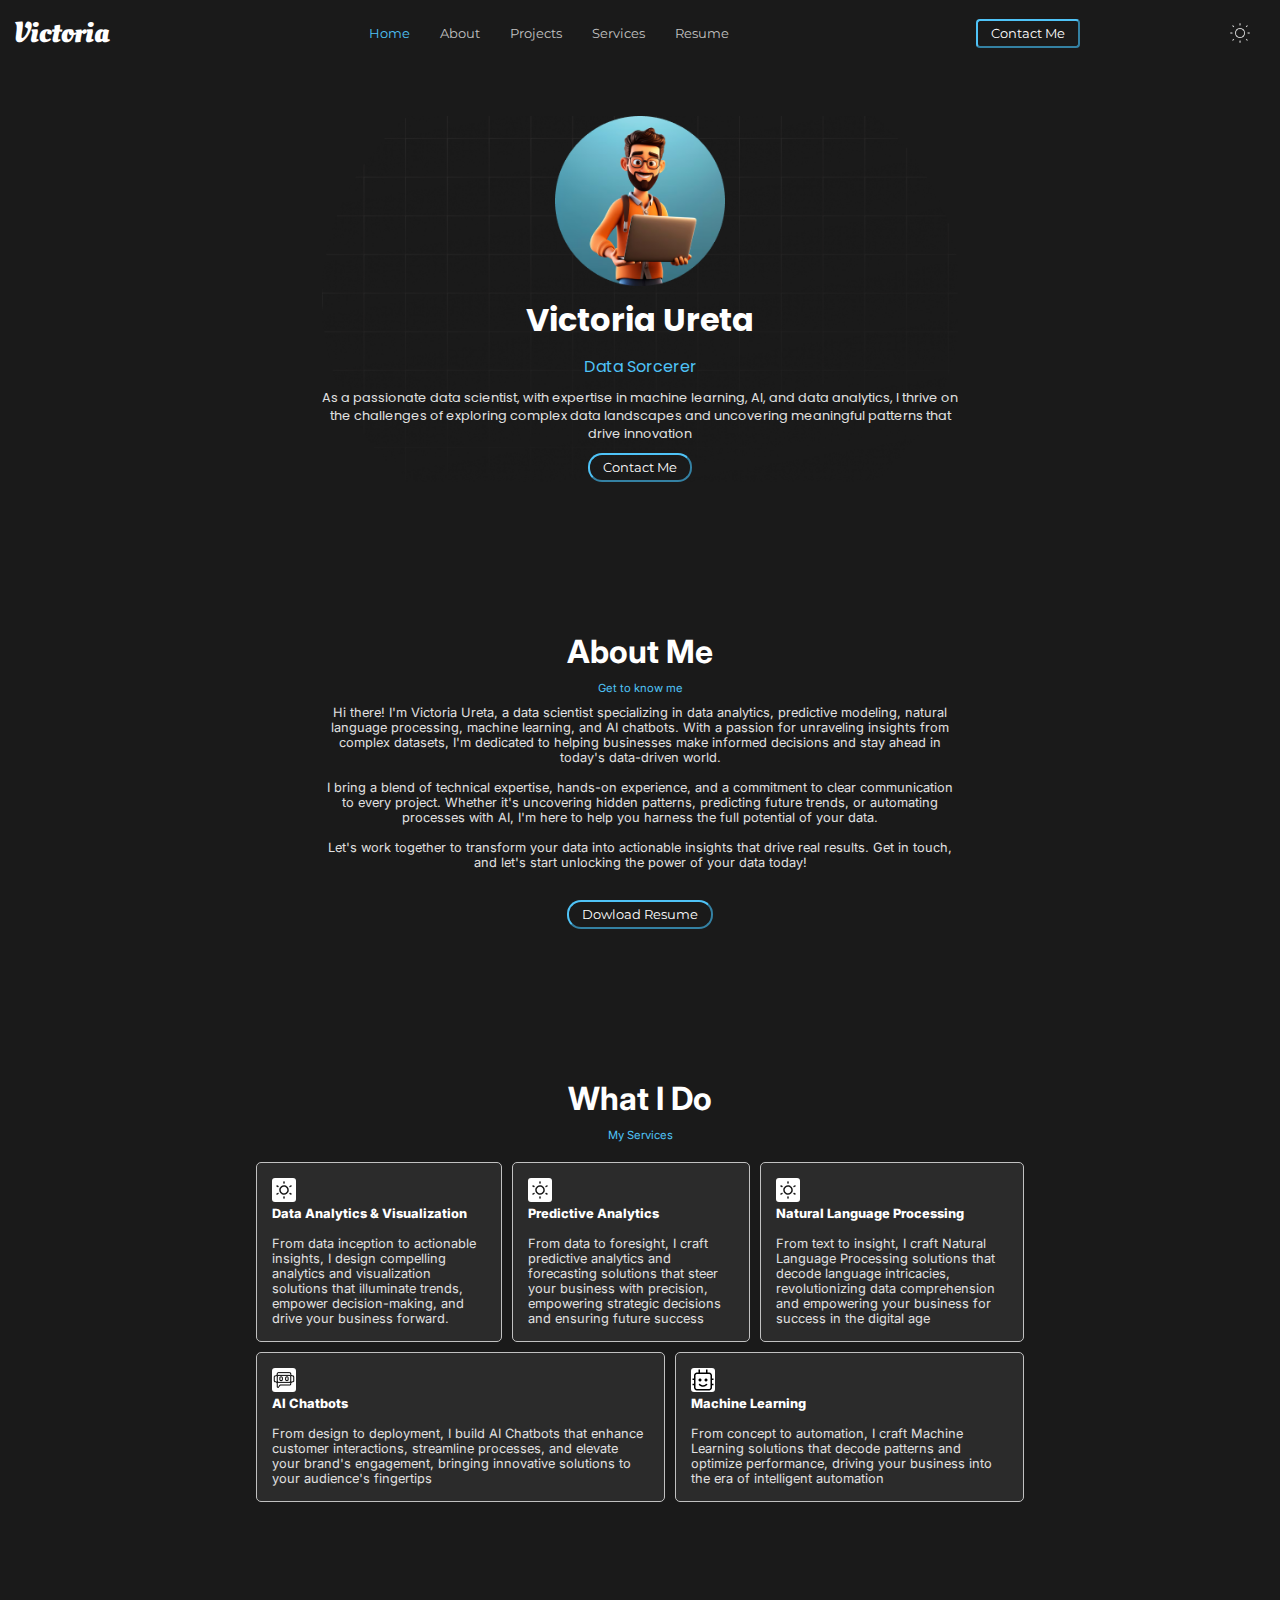
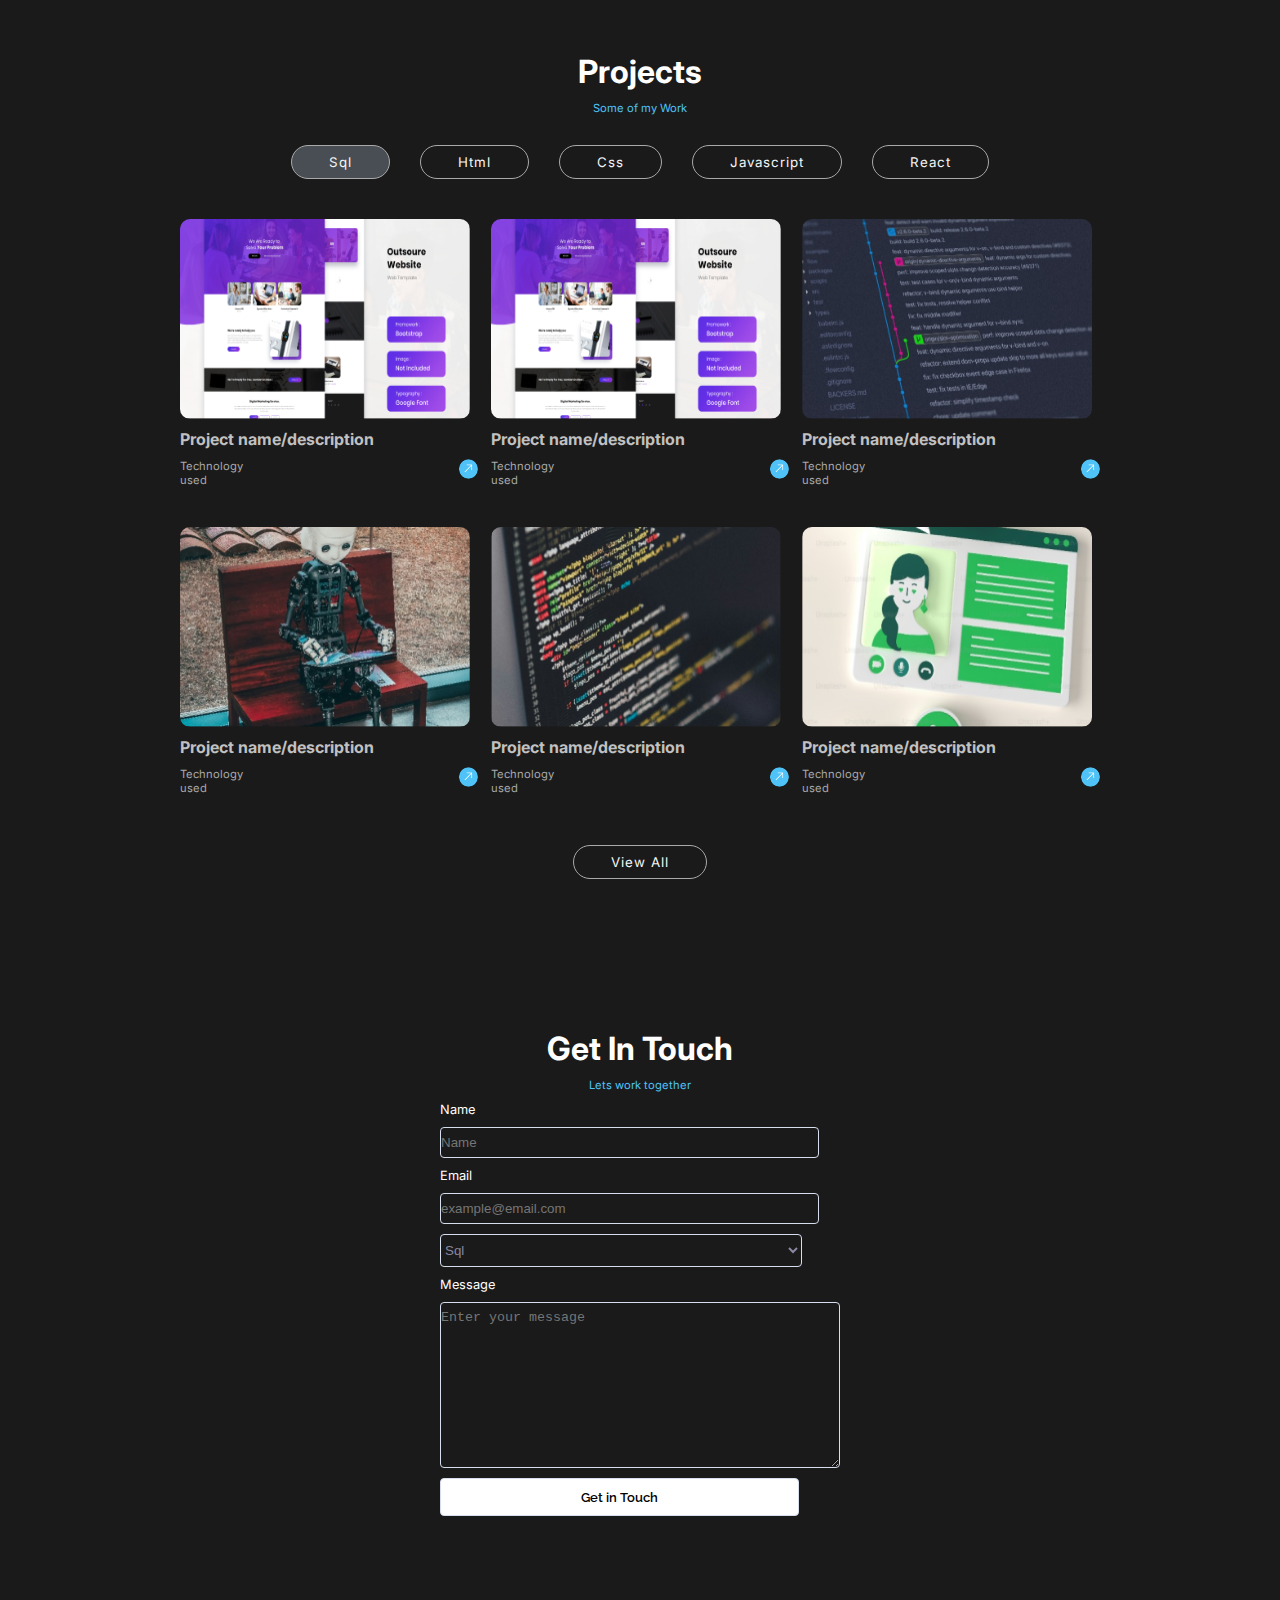
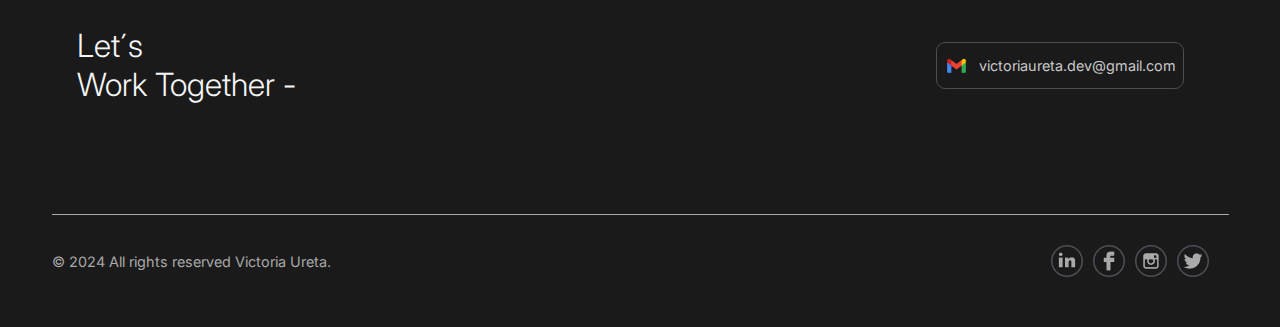
==== commit af709d91: "login index y css" ====
--- a/index.html
+++ b/index.html
@@ -6,6 +6,7 @@
     <title>Portfolio Victoria Ureta</title>
     <link rel="stylesheet" href="index.css" />
     <link rel="stylesheet" href="mediaqueries.css">
+    <link rel="stylesheet" href="animaciones.css">
   </head>
   <body>
     <!-- Barra de navegación -->
@@ -13,7 +14,18 @@
     <header>
       <h2 class="vu-logo">Victoria</h2>
 
-      <nav>
+      <!-- Menu hamburguesa -->
+      <nav class="navbar">
+      <label for="menu-toggle" class="menu-label">
+        <img class="img-responsive" src="./assets/boton-responsive.png">
+      </label>
+
+      <input type="checkbox" id="menu-toggle">
+      
+
+
+      <!-- navbarlist -->
+      
         <ul class="navbar-list">
           <li>
             <a href="#"><span class="nav-home">Home </span></a>
@@ -55,7 +67,7 @@
         <h2>About Me</h2>
         <h4>Get to know me</h4>
         <p>
-          Hi there! I'm [Your Name], a data scientist specializing in data
+          Hi there! I'm Victoria Ureta, a data scientist specializing in data
           analytics, predictive modeling, natural language processing, machine
           learning, and AI chatbots. With a passion for unraveling insights from
           complex datasets, I'm dedicated to helping businesses make informed
--- a/index.css
+++ b/index.css
@@ -863,4 +863,16 @@
   color: var(--tipografia-projects);
   font-family: "Inter", sans-serif;
   font-size:0.9rem;
-}+}
+
+
+
+/* Menu responsivo */
+
+#menu-toggle{
+  display: none;
+}
+
+.menu-label{
+  display: none;
+}
--- a/mediaqueries.css
+++ b/mediaqueries.css
@@ -1,147 +1,271 @@
 /* media queries tablet */
 
+:root {
+  --tipografia-nav-titulo: #ffffff;
+  --tipografia-nav-home: #4fc3f7;
+  --tipografia-nav-li: #c1c1c1;
+  --tipografia-text-about-me: #e1e1e1;
+  --tipografia-formulario: #000000;
+  --tipografia-titulo-lets: #dedede;
+  --boton-contact-me: #4fc3f7;
+  --caja-cards: #2b2b2b;
+  --boton-projects: #484e53;
+  --tipografia-projects: #a9a9a9;
+  --tipografia-color-sql: #f5f5f5;
+  --formulario: #D6DDED;
+  --formulario-color-tipo: #8987A1;
+  --color-tipografia-mail: #C9C9C9;
+}
+
+
+
 @media screen and (max-width: 992px) {
-
-    .description h2{
-        font-size:3.5rem;
-    }
-
-    .description h4{
-        font-size:1rem;
-    }
-
-    .description p{
-        font-size: 0.9rem;
-        width: 70%;
-    }
-
-    .contact-me{
-        font-size: 1rem;
-    }
-
-
-
-    .about-me h2{
-        font-size:3.5rem;
-    }
-
-    .about-me h4{
-        font-size:1rem;
-    }
-
-    .about-me p{
-        font-size: 0.9rem;
-        width: 70%;
-    }
-
-    .dowload-resume{
-        font-size: 1rem;
-    }
-
-    .what-i-do .what-i{
-        font-size: 3.5rem;
-    }
-
-    .what-i-do .what-u {
-        font-size:1rem;
-    }
-
-    .cards-1{
-        width: 90%;
-    }
-
-    .cards-2{
-        width: 90%;
-    }
-
-  .project-1{
-    display: none;
-    
-  }
-
-
-  .footer{
-    gap:240px;
-  }
-
-  footer{
-    gap:310px;
-  }
-
-    
- 
-
+  /* Menu responsivo */
+
+  .navbar {
+    gap: 10px;
+  }
+
+  .navbar-list {
+    display: none;
+    position: absolute;
+    top: 65px;
+    left: 5%;
+    right: 5%;
+    width: 90%;
+    flex-direction: column;
+    align-items: center;
+    background-color: #1a1a1a;
+    opacity: 0.8;
+    border: 2px solid var(--color-boton);
+    border-radius: 0px 0px 15px 15px;
+    padding: 45px 30px;
+    gap: 25px;
+    z-index: 2;
+    border: 1px solid var(--boton-contact-me);
+  }
+
+  .navbar-list li a {
+    color: white;
+    font-weight: bolder;
+    font-size: 15px;
+  }
+
+  .menu-label {
+    display: flex;
+    cursor: pointer;
+    order: 2;
+  }
+
+  .img-responsive {
+    display: flex;
+    justify-content: flex-end;
+  }
+  /* .img-responsive{
+    width: 30px;
+    height: 40px;
+
+  } */
+
+  #menu-toggle:checked + .navbar-list {
+    display: flex;
+  }
+
+  .clear {
+    display: none;
+  }
+
+  .img-responsive {
+    margin-right: 30px;
+    width: 20px;
+    height: 10px;
+  }
+
+  .description h2 {
+    font-size: 3.5rem;
+  }
+
+  .description h4 {
+    font-size: 1rem;
+  }
+
+  .description p {
+    font-size: 0.9rem;
+    width: 70%;
+  }
+
+  .contact-me {
+    font-size: 1rem;
+  }
+
+  .about-me h2 {
+    font-size: 3.5rem;
+  }
+
+  .about-me h4 {
+    font-size: 1rem;
+  }
+
+  .about-me p {
+    font-size: 0.9rem;
+    width: 70%;
+  }
+
+  .dowload-resume {
+    font-size: 1rem;
+  }
+
+  .what-i-do .what-i {
+    font-size: 3.5rem;
+  }
+
+  .what-i-do .what-u {
+    font-size: 1rem;
+  }
+
+  .cards-1 {
+    width: 90%;
+  }
+
+  .cards-2 {
+    width: 90%;
+  }
+
+  .project-1 {
+    display: none;
+  }
+
+  .footer {
+    gap: 240px;
+  }
+
+  footer {
+    gap: 310px;
+  }
 }
 
-
-
 /* RESPONSIVO CELULAR */
 
-@media screen and (max-width: 785px){
-
-    .description h2{
-        justify-content: center;
-        text-align: center;
-
-    }
-
-    .cards-1{
-        width: 90%;
-        display: flex;
-        flex-direction: column;
-    }
-
-    .cards-2{
-        width: 90%;
-        display: flex;
-        flex-direction: column;
-    }
-
-    .skills{
-        display: flex;
-        flex-direction: column;
-    }
-
-    .caja-projects{
-        display: flex;
-        flex-direction: column;
-        width: 90%;
-        margin-left:10px;
-    }
-
-    form{
-        width: 90%;
-    }
-
-    input{
-        width: 100%;
-    }
-
-    select{
-        width: 100%;
-    }
-
-    textarea{
-        width: 100%;
-    }
-
-    .submit{
-        width: 100%;
-        
-    }
-
-    
-    .footer{
-        display: flex;
-        flex-direction: column;
-        gap: 40px;
-    }
-
-    footer{
-        display: flex;
-        flex-direction: column;
-        gap: 40px;
-    }
-
-   
-}+@media screen and (max-width: 785px) {
+  /* Menu responsivo */
+
+  .navbar {
+    gap: 10px;
+  }
+
+  .navbar-list {
+    display: none;
+    position: absolute;
+    top: 65px;
+    left: 5%;
+    right: 5%;
+    width: 90%;
+    flex-direction: column;
+    align-items: center;
+    background-color: #1a1a1a;
+    opacity: 0.8;
+    border: 2px solid var(--color-boton);
+    border-radius: 0px 0px 15px 15px;
+    padding: 45px 30px;
+    gap: 25px;
+    z-index: 2;
+    border: 1px solid var(--boton-contact-me);
+  }
+
+  .navbar-list li a {
+    color: white;
+    font-weight: bolder;
+    font-size: 15px;
+  }
+
+  .menu-label {
+    display: flex;
+    cursor: pointer;
+    order: 2;
+  }
+
+  .img-responsive {
+    display: flex;
+    justify-content: flex-end;
+  }
+  /* .img-responsive{
+    width: 30px;
+    height: 40px;
+
+  } */
+
+  #menu-toggle:checked + .navbar-list {
+    display: flex;
+  }
+
+  .clear {
+    display: none;
+  }
+
+  .img-responsive {
+    margin-right: 30px;
+    width: 20px;
+    height: 10px;
+  }
+
+  .description h2 {
+    justify-content: center;
+    text-align: center;
+  }
+
+  .cards-1 {
+    width: 90%;
+    display: flex;
+    flex-direction: column;
+  }
+
+  .cards-2 {
+    width: 90%;
+    display: flex;
+    flex-direction: column;
+  }
+
+  .skills {
+    display: flex;
+    flex-direction: column;
+  }
+
+  .caja-projects {
+    display: flex;
+    flex-direction: column;
+    width: 90%;
+    margin-left: 10px;
+  }
+
+  form {
+    width: 90%;
+  }
+
+  input {
+    width: 100%;
+  }
+
+  select {
+    width: 100%;
+  }
+
+  textarea {
+    width: 100%;
+  }
+
+  .submit {
+    width: 100%;
+  }
+
+  .footer {
+    display: flex;
+    flex-direction: column;
+    gap: 40px;
+  }
+
+  footer {
+    display: flex;
+    flex-direction: column;
+    gap: 40px;
+  }
+}
--- a/animaciones.css
+++ b/animaciones.css
@@ -0,0 +1,24 @@
+:root {
+    --tipografia-nav-titulo: #ffffff;
+    --tipografia-nav-home: #4fc3f7;
+    --tipografia-nav-li: #c1c1c1;
+    --tipografia-text-about-me: #e1e1e1;
+    --tipografia-formulario: #000000;
+    --tipografia-titulo-lets: #dedede;
+    --boton-contact-me: #4fc3f7;
+    --caja-cards: #2b2b2b;
+    --boton-projects: #484e53;
+    --tipografia-projects: #a9a9a9;
+    --tipografia-color-sql: #f5f5f5;
+    --formulario: #D6DDED;
+    --formulario-color-tipo: #8987A1;
+    --color-tipografia-mail: #C9C9C9;
+  }
+
+  
+
+
+
+
+
+
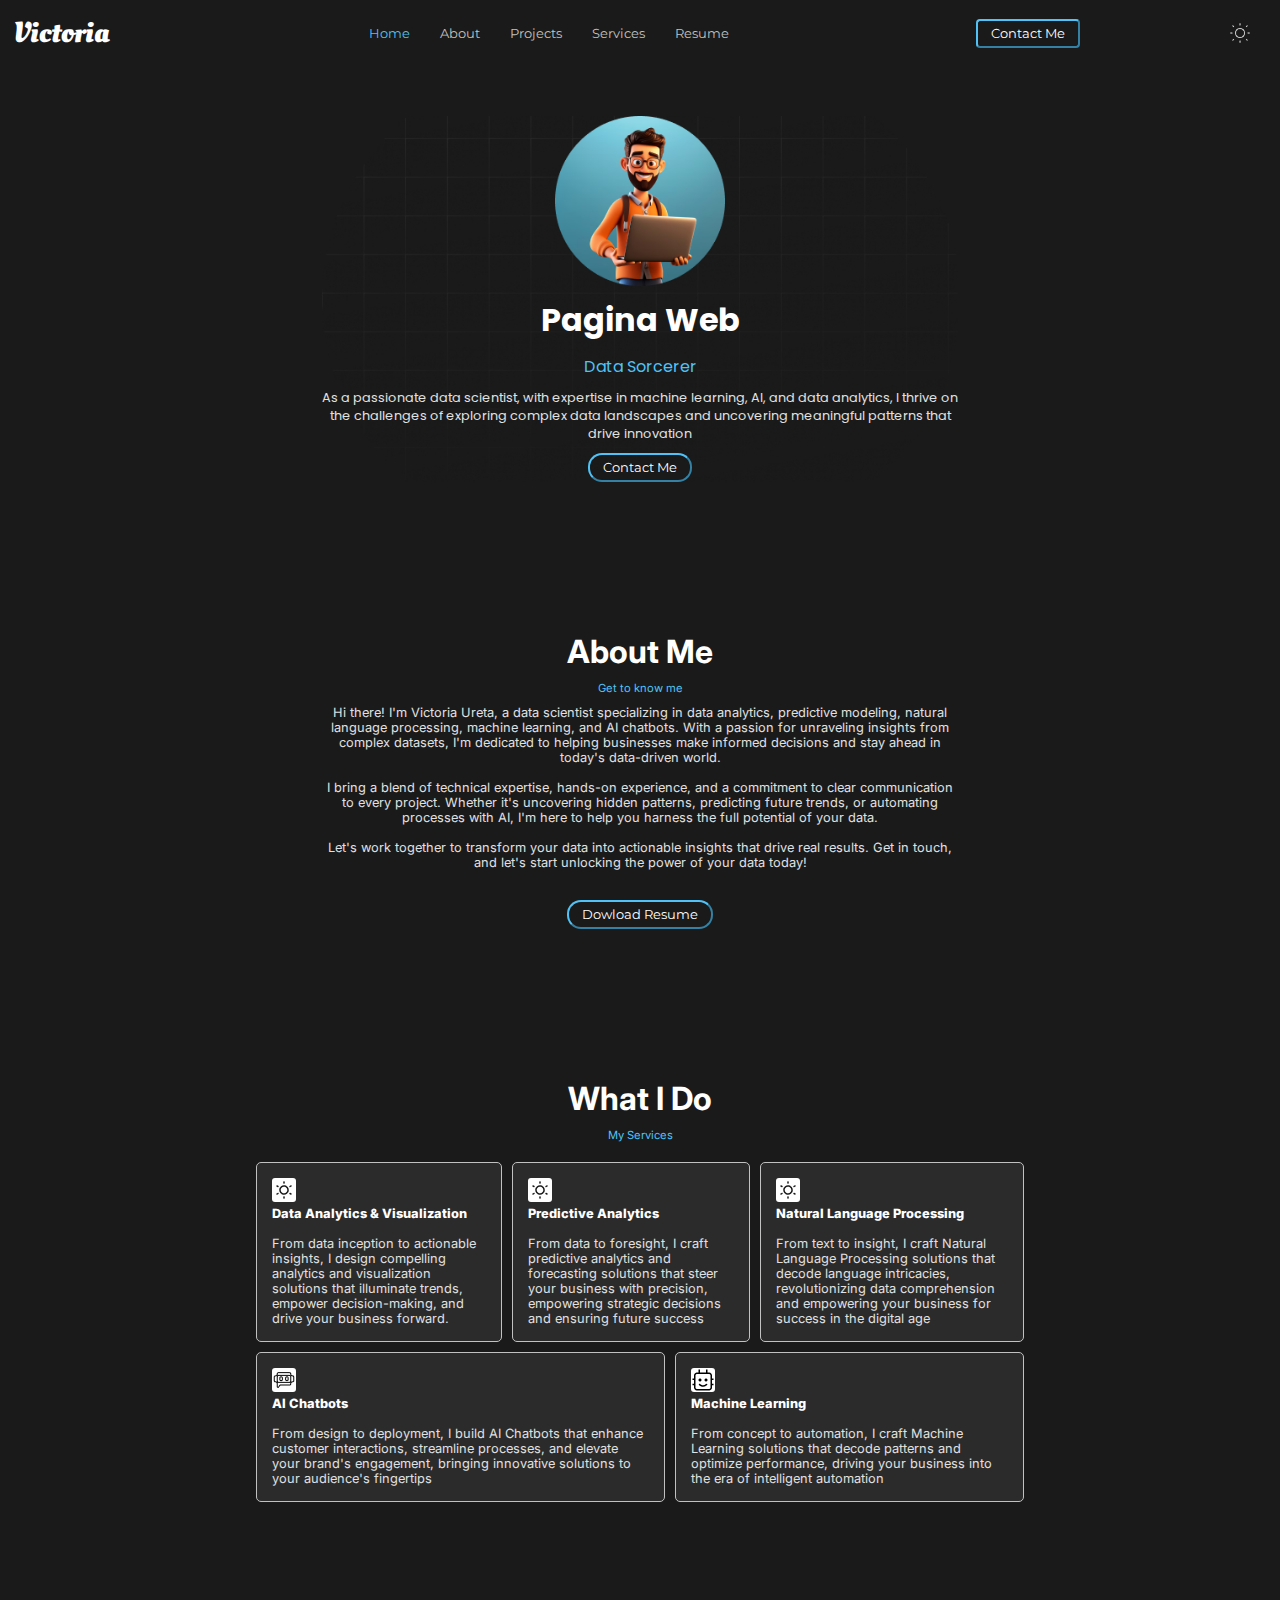
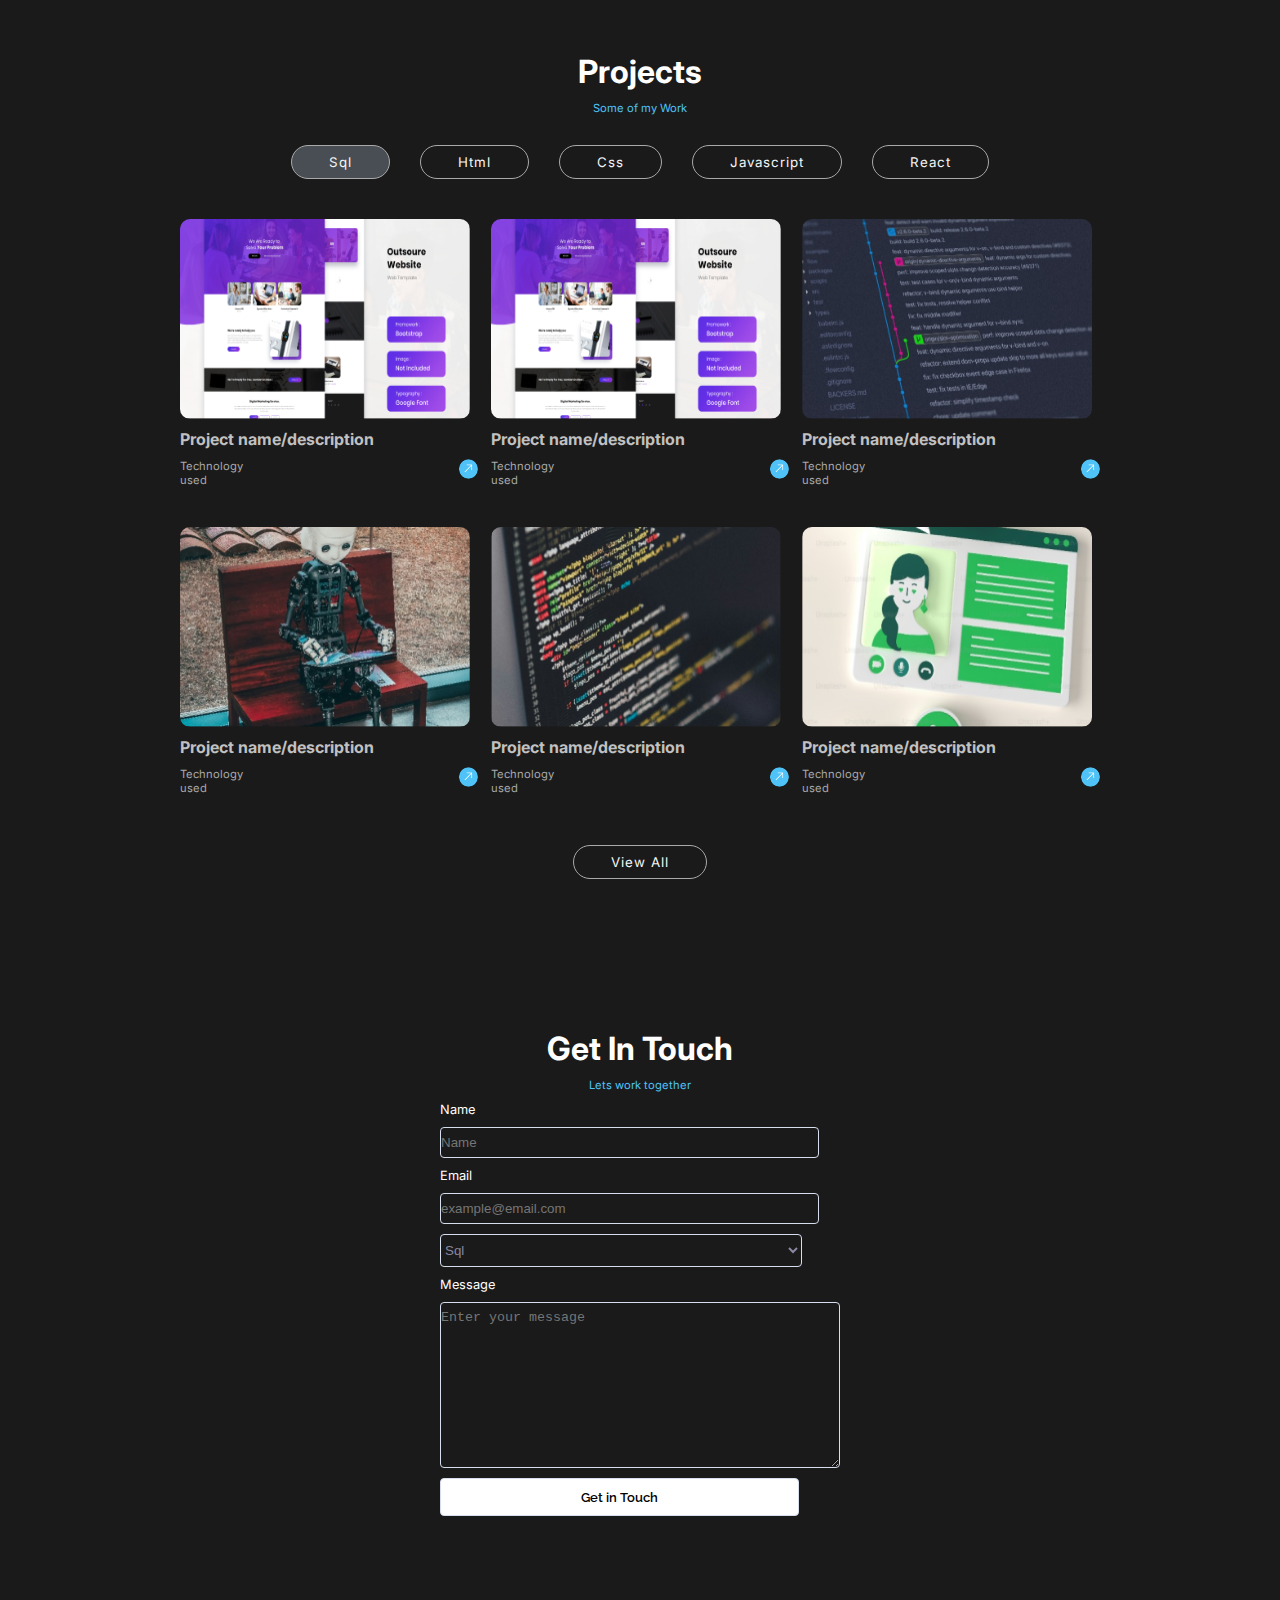
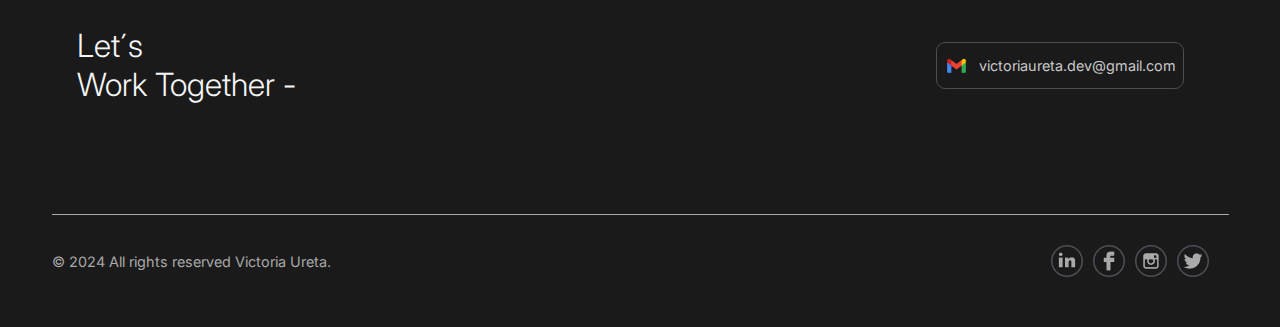
==== commit 4adc38d4: "agregando section para login y register" ====
--- a/index.html
+++ b/index.html
@@ -3,7 +3,7 @@
   <head>
     <meta charset="UTF-8" />
     <meta name="viewport" content="width=device-width, initial-scale=1.0" />
-    <title>Portfolio Victoria Ureta</title>
+    <title>Pagina Web</title>
     <link rel="stylesheet" href="index.css" />
     <link rel="stylesheet" href="mediaqueries.css">
     <link rel="stylesheet" href="animaciones.css">
@@ -40,6 +40,7 @@
       <div class="clear">
         <button>Contact Me</button>
 
+
         <img src="./assets/icon-sol.png" alt="icon-sol" />
       </div>
     </header>
@@ -49,7 +50,7 @@
 
       <section class="description">
         <img src="./assets/Ellipse 5.png" alt="description-img" />
-        <h2>Victoria Ureta</h2>
+        <h2>Pagina Web</h2>
         <h4>Data Sorcerer</h4>
         <p>
           As a passionate data scientist, with expertise in machine learning,
@@ -59,6 +60,8 @@
         </p>
 
         <button class="contact-me">Contact Me</button>
+
+        
       </section>
 
       <!-- SECTION ABOUT ME -->
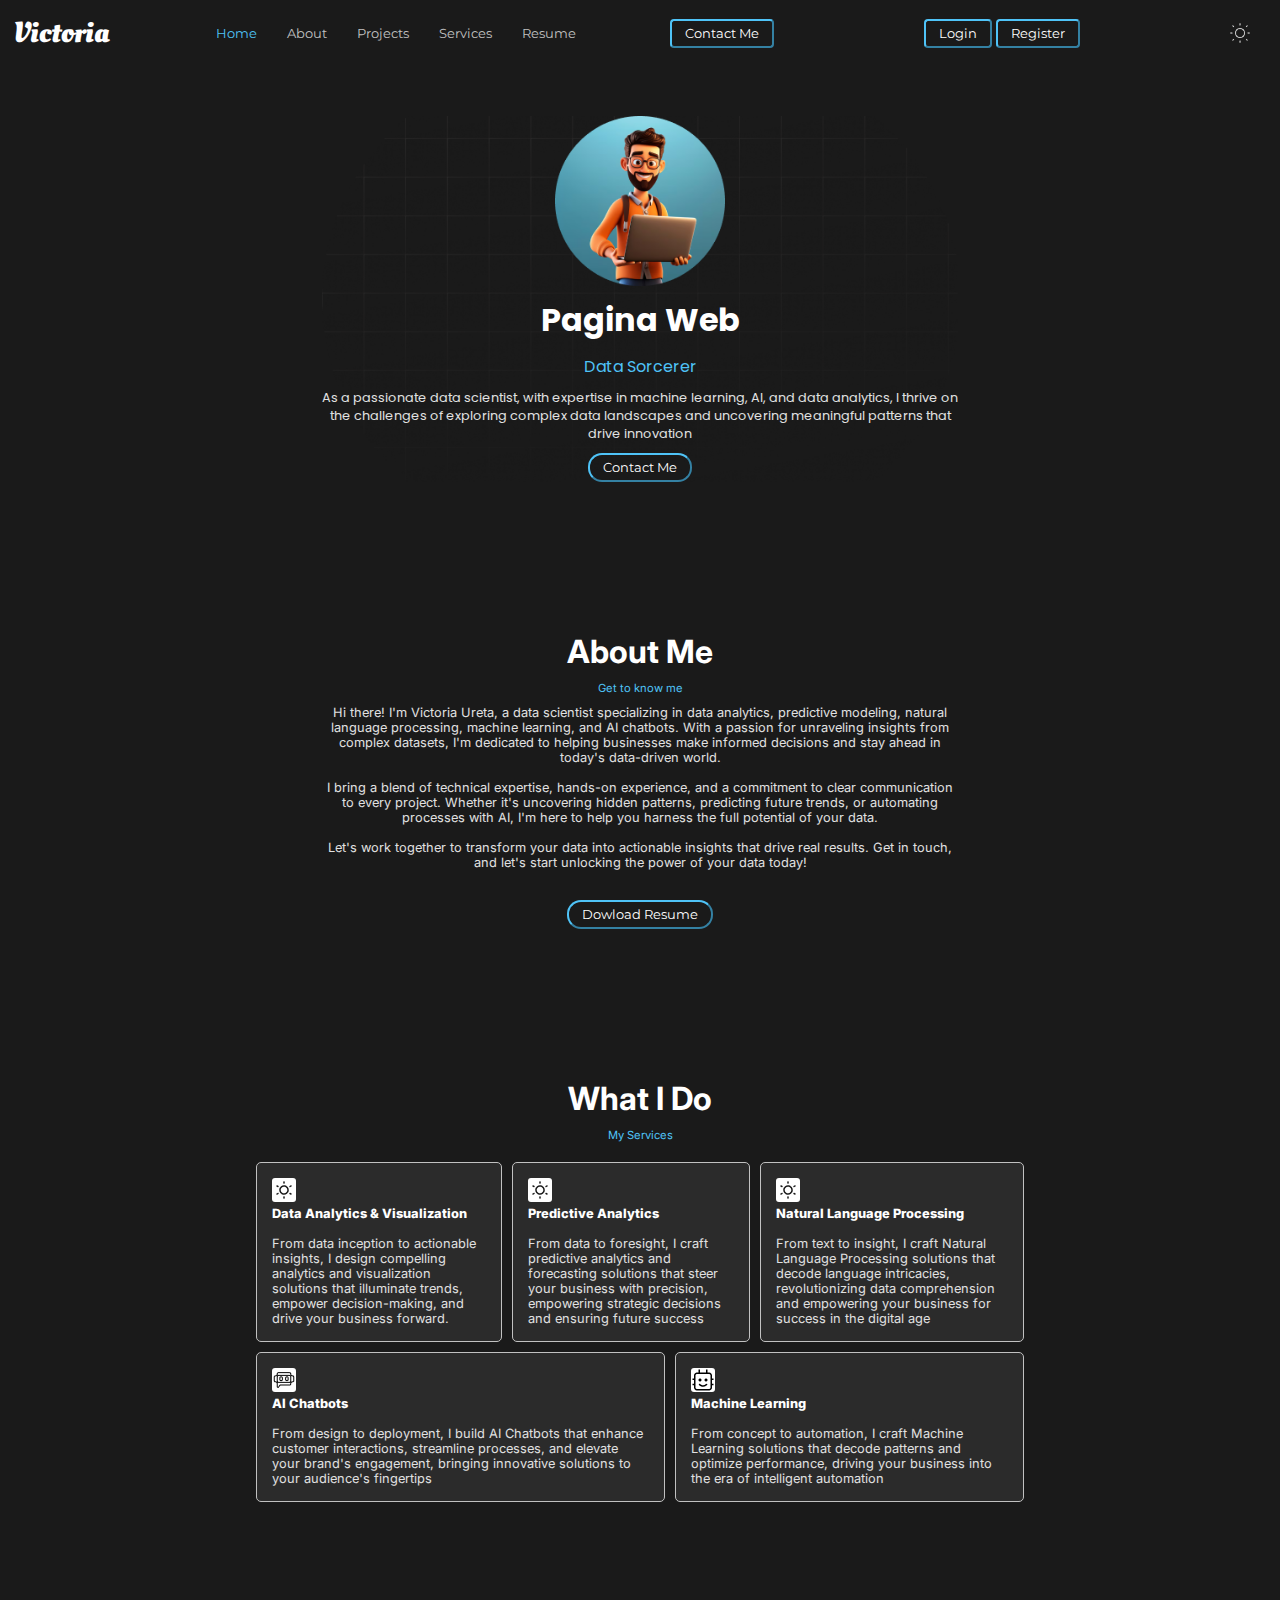
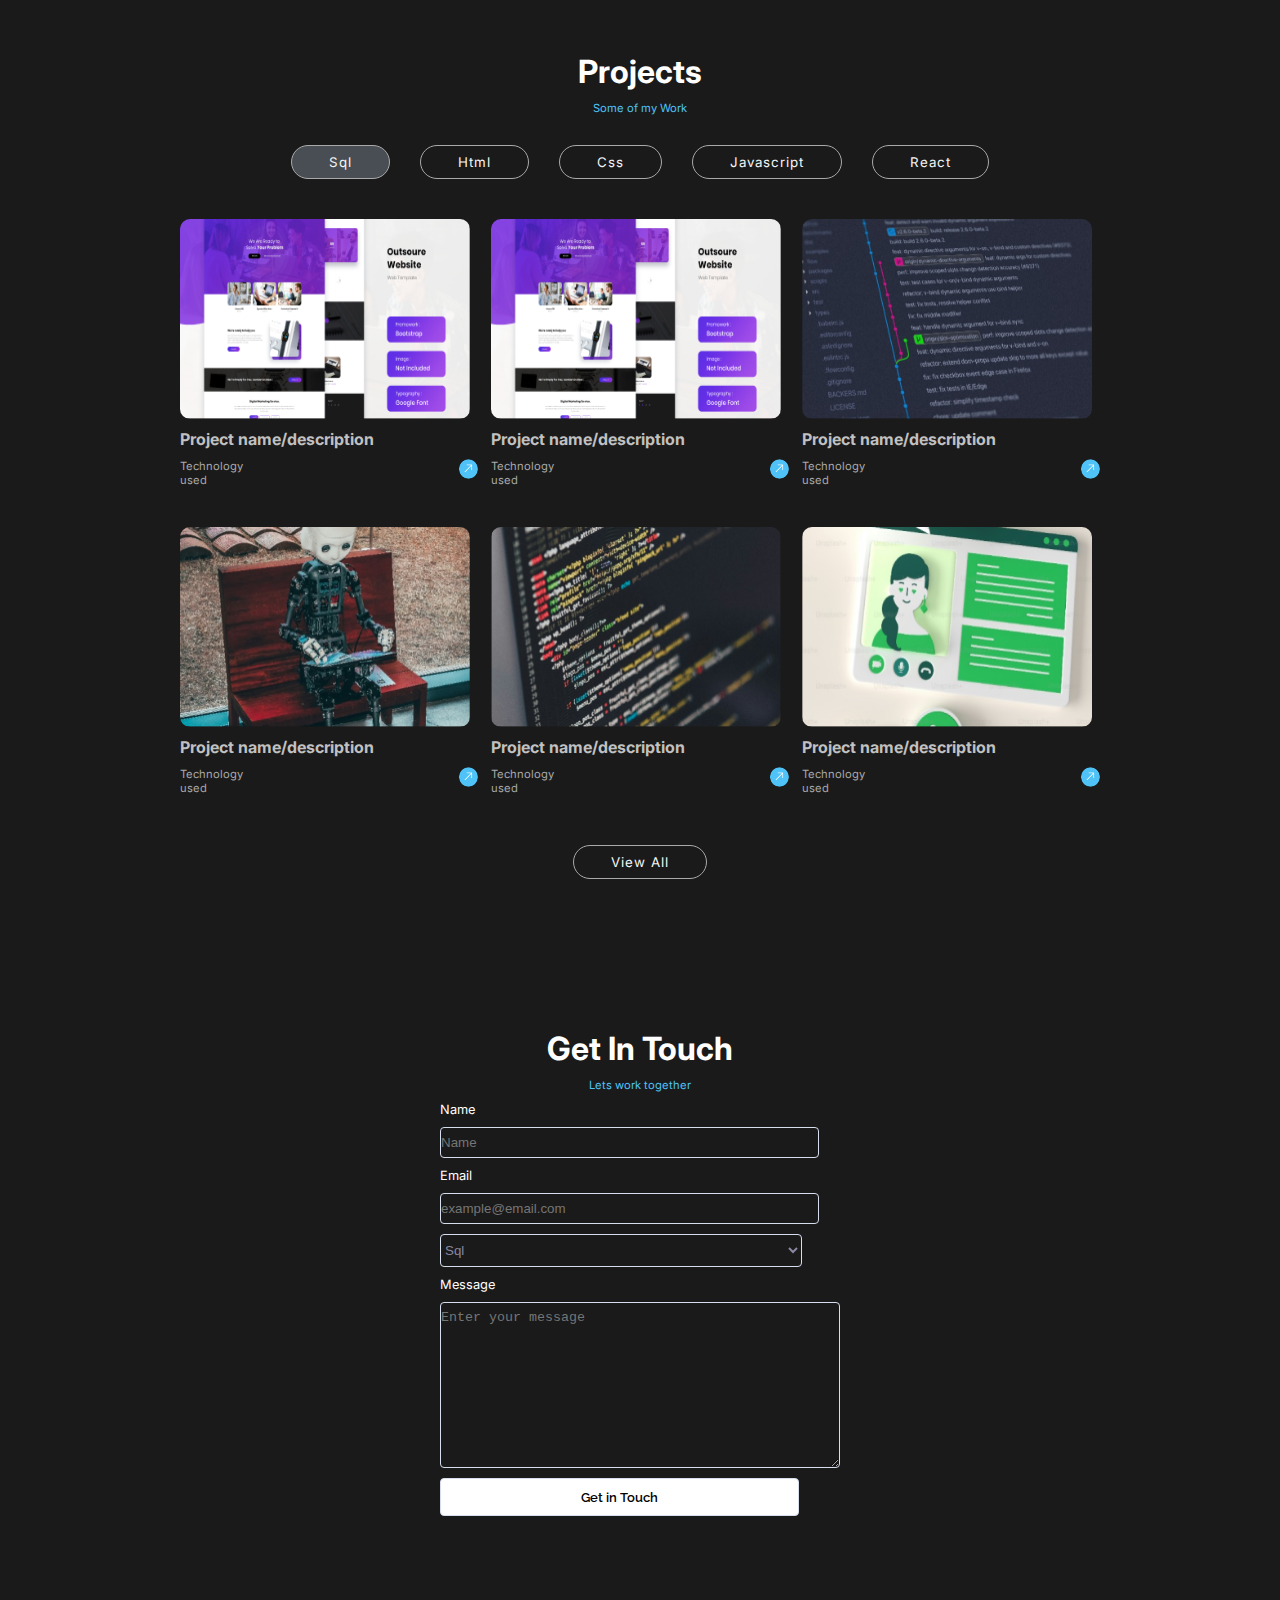
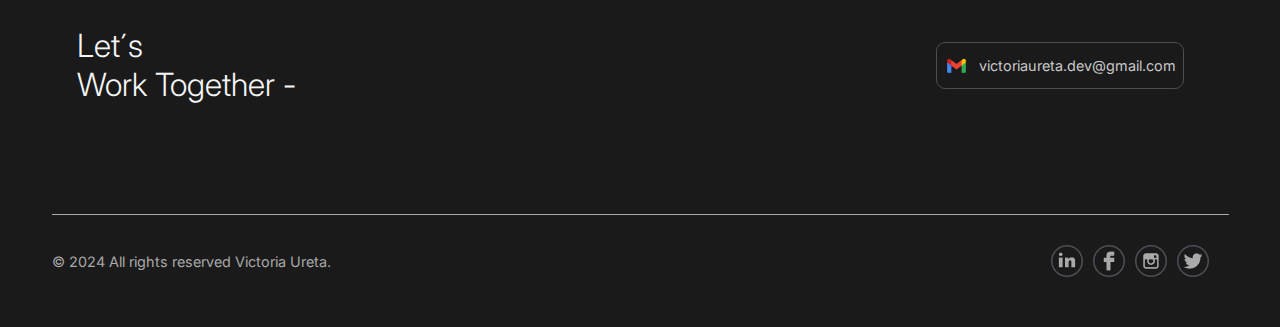
==== commit cfd01f73: "estilando about-me" ====
--- a/index.html
+++ b/index.html
@@ -39,6 +39,10 @@
 
       <div class="clear">
         <button>Contact Me</button>
+        <div class="login-register">
+          <a href="login.html"><button class="login">Login</button></a>
+          <a href="register.html"><button class="register">Register</button></a>
+        </div>
 
 
         <img src="./assets/icon-sol.png" alt="icon-sol" />
@@ -266,6 +270,7 @@
         </form>
 
 
+
         <section class="footer">
           <div class="footer-logo">
           <h2 class="footer-h2">Let´s<br> Work Together -</h2>
